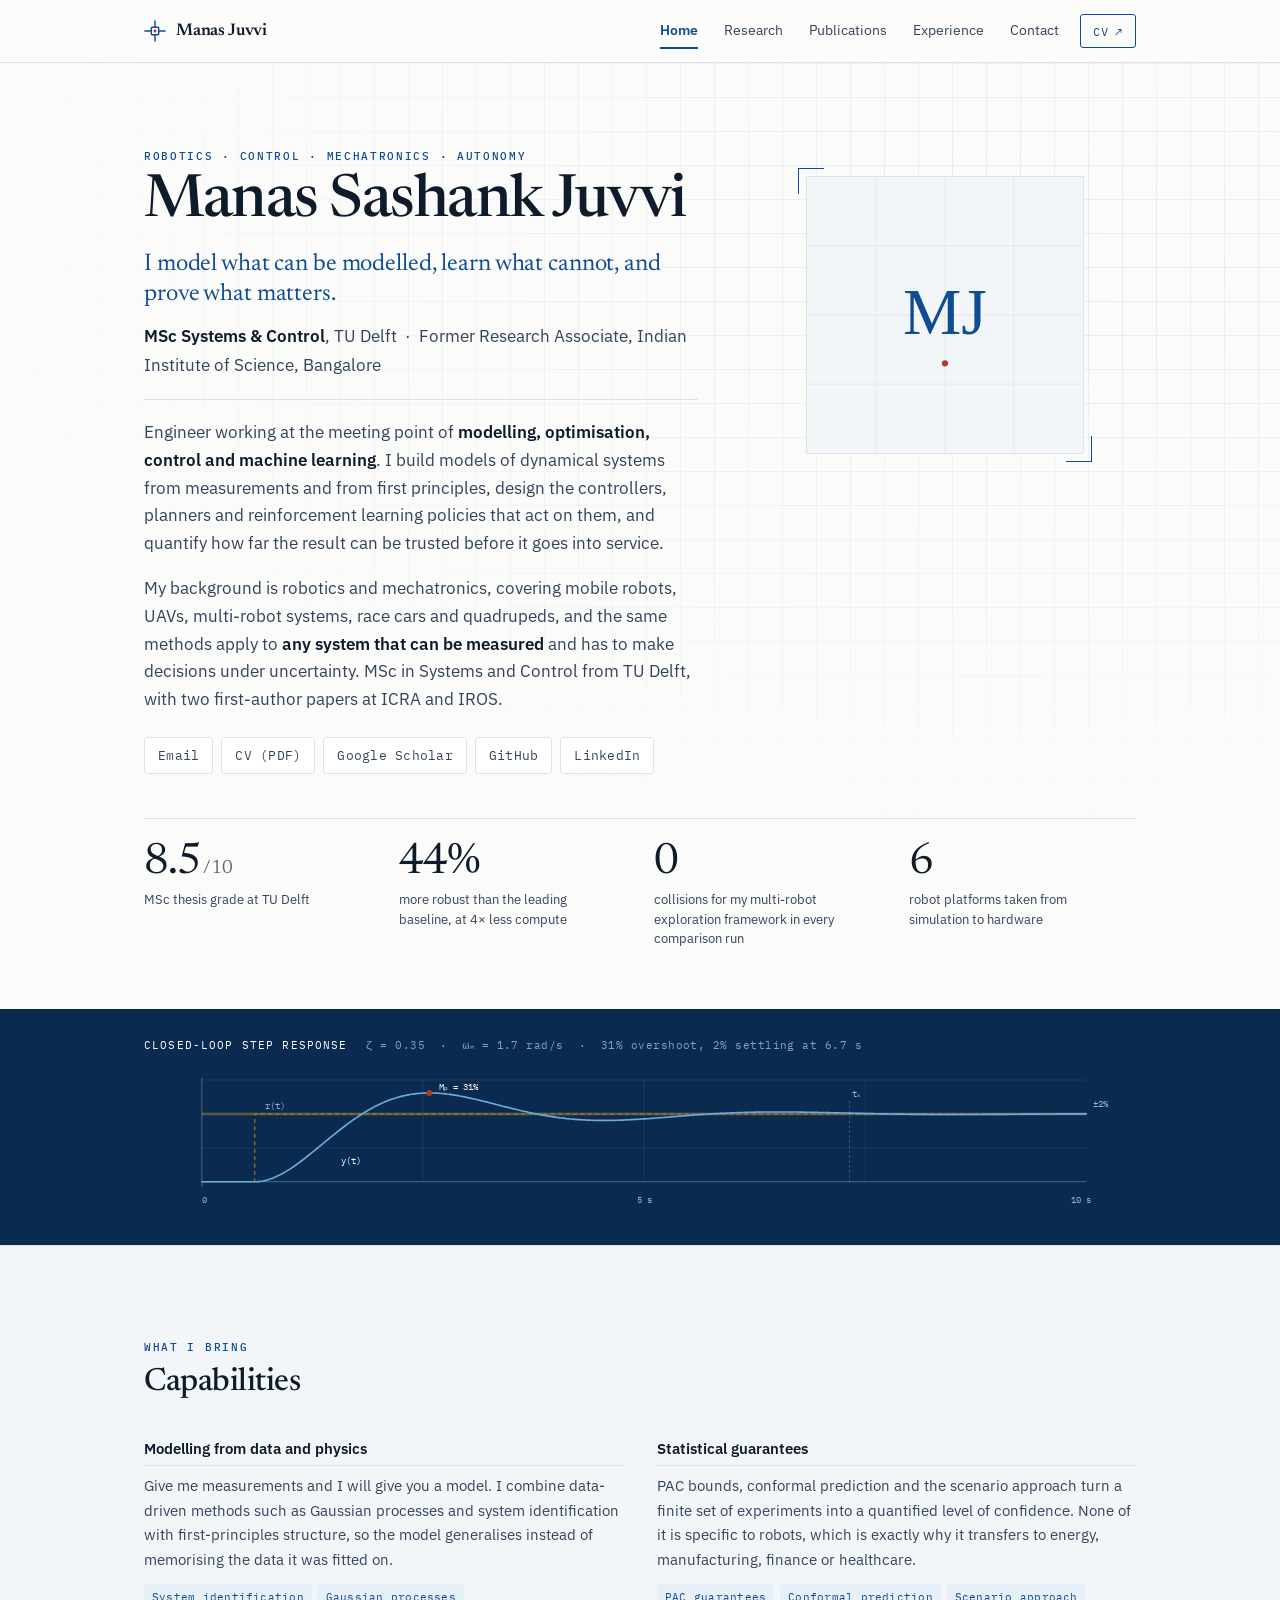
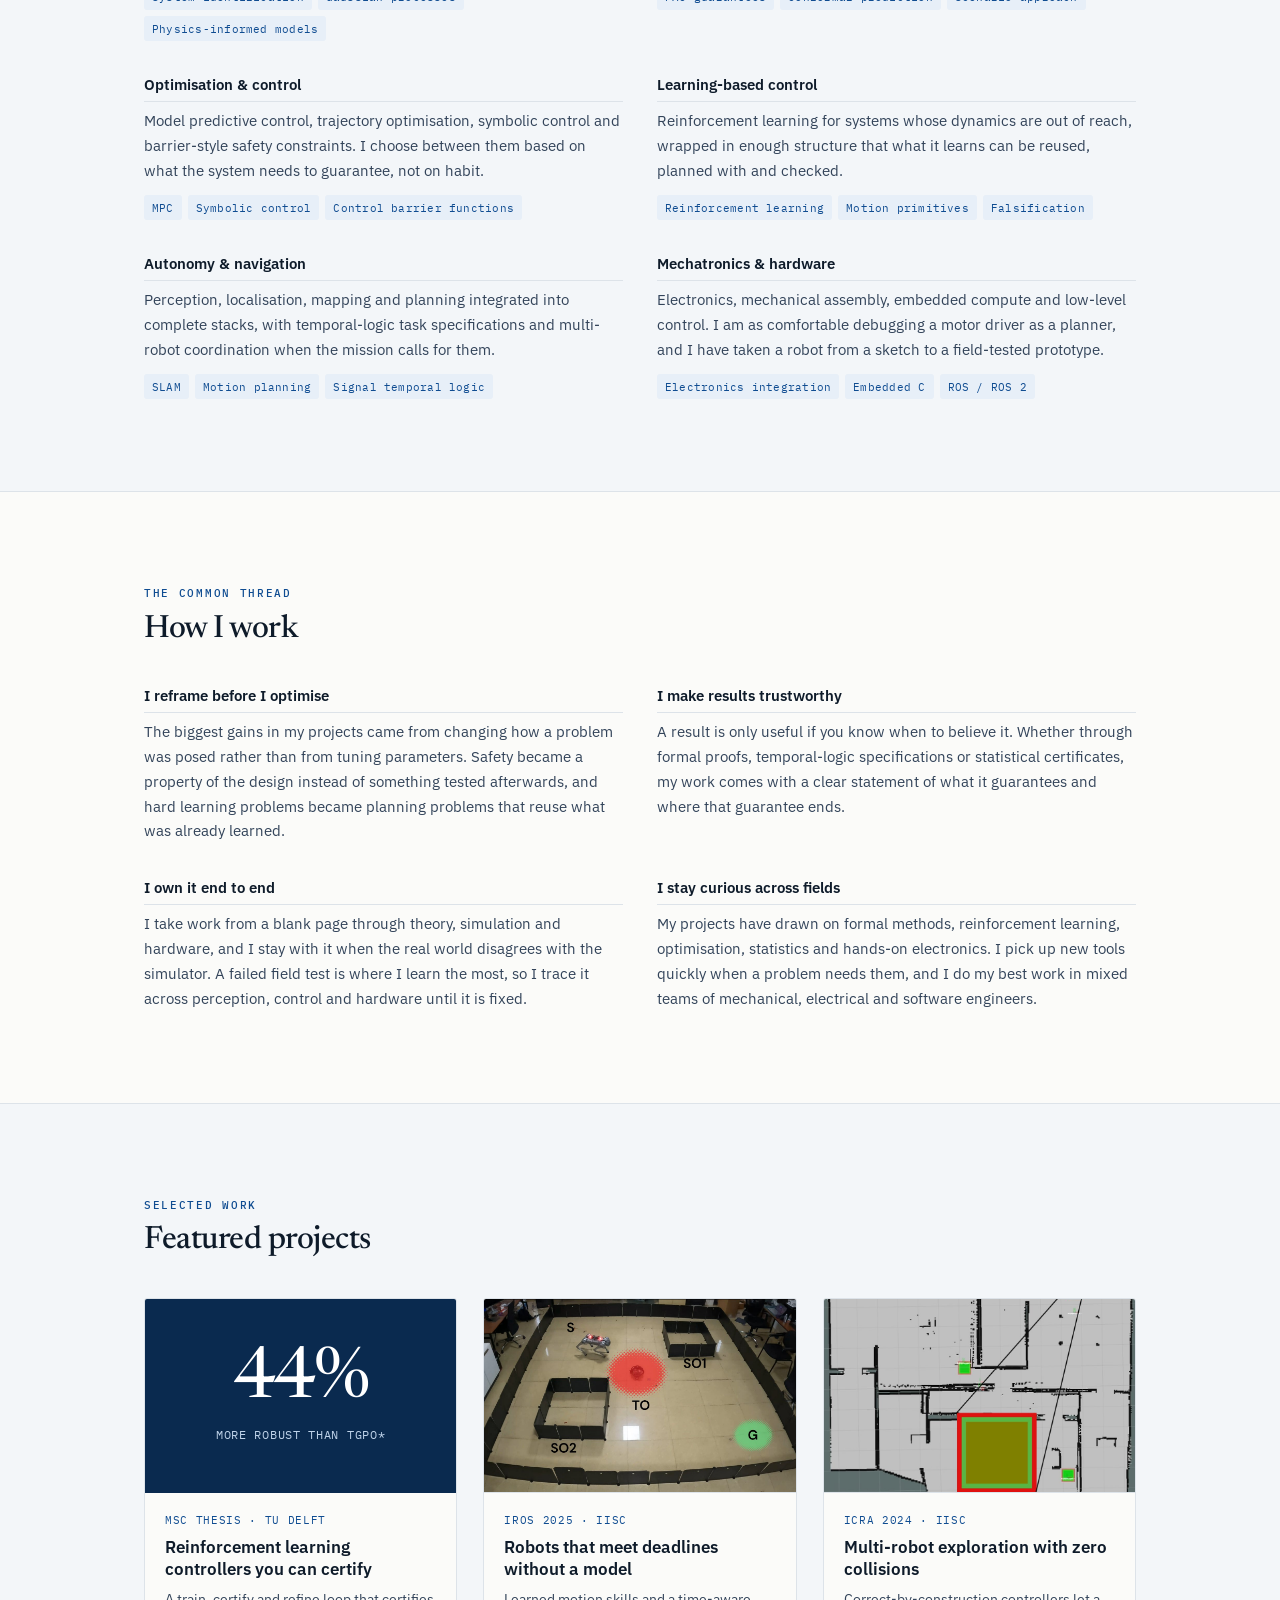
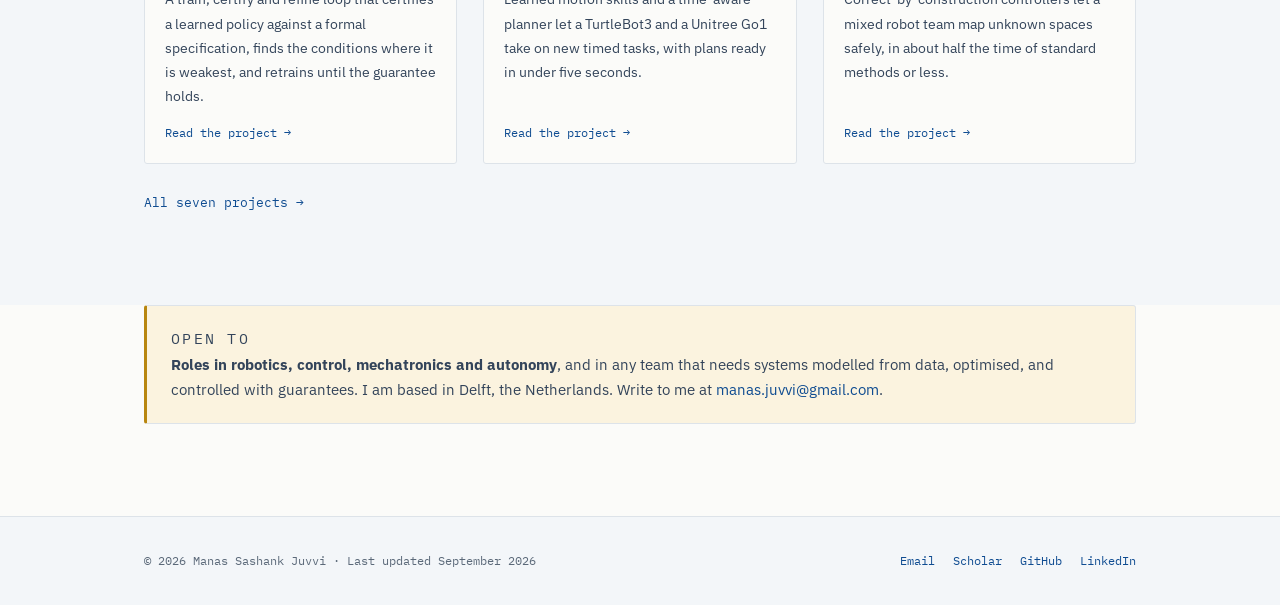
==== index.html @ da548c1e "Initial site" ====
<!DOCTYPE html>
<html lang="en">
<head>
<meta charset="utf-8">
<meta name="viewport" content="width=device-width, initial-scale=1">
<title>Manas Sashank Juvvi | Robotics, Control &amp; Mechatronics Engineer</title>
<meta name="description" content="Engineer working across modelling, optimisation, control and machine learning. Models of dynamical systems from measurements and first principles, controllers, planners and reinforcement learning policies, and guarantees on how far they can be trusted. MSc Systems and Control, TU Delft.">
<meta name="author" content="Manas Sashank Juvvi">
<meta property="og:title" content="Manas Sashank Juvvi | Robotics, Control &amp; Mechatronics Engineer">
<meta property="og:description" content="Engineer working across modelling, optimisation, control and machine learning. Models of dynamical systems from measurements and first principles, controllers, planners and reinforcement learning policies, and guarantees on how far they can be trusted. MSc Systems and Control, TU Delft.">
<meta property="og:type" content="website">
<link rel="icon" href="data:image/svg+xml,%3Csvg xmlns='http://www.w3.org/2000/svg' viewBox='0 0 24 24'%3E%3Crect x='8' y='8' width='8' height='8' rx='1' fill='none' stroke='%230F4C91' stroke-width='2'/%3E%3Cpath d='M1 12h7M16 12h7M12 1v7M12 16v7' stroke='%230F4C91' stroke-width='2'/%3E%3C/svg%3E">
<link rel="preconnect" href="https://fonts.googleapis.com">
<link rel="preconnect" href="https://fonts.gstatic.com" crossorigin>
<link href="https://fonts.googleapis.com/css2?family=IBM+Plex+Mono:wght@400;500&amp;family=IBM+Plex+Sans:wght@400;500;600&amp;family=Newsreader:ital,opsz,wght@0,6..72,400;0,6..72,500;0,6..72,600;1,6..72,400&amp;display=swap" rel="stylesheet">
<link rel="stylesheet" href="assets/css/style.css">
<script>document.documentElement.className+=" js";</script>
</head>
<body>
<a class="skip" href="#main">Skip to content</a>

<header class="masthead">
  <div class="wrap masthead__inner">
    <a class="wordmark" href="index.html"><svg class="wordmark__glyph" viewBox="0 0 24 24" fill="none" aria-hidden="true"><rect x="8" y="8" width="8" height="8" rx="1" stroke="#0F4C91" stroke-width="1.6"/><path d="M1 12h7M16 12h7M12 1v7M12 16v7" stroke="#0F4C91" stroke-width="1.6" stroke-linecap="round"/><circle cx="12" cy="12" r="1.6" fill="#AE3A2C"/></svg><span>Manas Juvvi</span></a>
    <button class="nav-toggle" type="button" aria-expanded="false" aria-controls="site-nav">Menu</button>
    <nav class="nav" id="site-nav" aria-label="Main">
      <a class="nav__link" href="index.html" aria-current="page">Home</a>
      <a class="nav__link" href="research.html">Research</a>
      <a class="nav__link" href="publications.html">Publications</a>
      <a class="nav__link" href="experience.html">Experience</a>
      <a class="nav__link" href="contact.html">Contact</a>
      <a class="nav__cv" href="assets/cv/cv.pdf">CV &#8599;</a>
    </nav>
  </div>
</header>

<main id="main">

<section class="hero">
  <div class="wrap hero__grid">
    <div>
      <p class="eyebrow rise">Robotics &middot; Control &middot; Mechatronics &middot; Autonomy</p>
      <h1 class="hero__name rise">Manas Sashank Juvvi</h1>
      <p class="hero__lead rise">I model what can be modelled, learn what cannot, and prove what matters.</p>
      <p class="hero__role rise">
        <strong>MSc Systems &amp; Control</strong>, TU Delft &nbsp;&middot;&nbsp;
        Former Research Associate, Indian Institute of Science, Bangalore
      </p>
      <div class="rise">
        <p class="hero__bio">
          Engineer working at the meeting point of <strong>modelling, optimisation, control and
          machine learning</strong>. I build models of dynamical systems from measurements and from
          first principles, design the controllers, planners and reinforcement learning policies
          that act on them, and quantify how far the result can be trusted before it goes into
          service.
        </p>
        <p class="hero__bio">
          My background is robotics and mechatronics, covering mobile robots, UAVs, multi-robot
          systems, race cars and quadrupeds, and the same methods apply to
          <strong>any system that can be measured</strong> and has to make decisions under
          uncertainty. MSc in Systems and Control from TU Delft, with two first-author papers at
          ICRA and IROS.
        </p>
        <div class="linkrow">
          <a class="linkrow__item" href="mailto:manas.juvvi@gmail.com">Email</a>
          <a class="linkrow__item" href="assets/cv/cv.pdf">CV (PDF)</a>
          <a class="linkrow__item" href="https://scholar.google.com/citations?user=y56RUBUAAAAJ">Google Scholar</a>
          <a class="linkrow__item" href="https://github.com/ManasSashank">GitHub</a>
          <a class="linkrow__item" href="https://www.linkedin.com/in/manas-sashank-juvvi-8aa644218">LinkedIn</a>
        </div>
      </div>
    </div>
    <figure class="portrait rise">
      <!-- Replace assets/img/portrait.svg with a square photo (about 800x800 px). -->
      <div class="portrait__frame"><img src="assets/img/portrait.svg" alt="Portrait of Manas Sashank Juvvi"></div>
    </figure>
  </div>
  <div class="wrap">
    <ul class="proof rise" aria-label="Highlights">
      <li class="proof__item"><span class="proof__num">8.5<small>/10</small></span><span class="proof__label">MSc thesis grade at TU Delft</span></li>
      <li class="proof__item"><span class="proof__num">44%</span><span class="proof__label">more robust than the leading baseline, at 4&times; less compute</span></li>
      <li class="proof__item"><span class="proof__num">0</span><span class="proof__label">collisions for my multi-robot exploration framework in every comparison run</span></li>
      <li class="proof__item"><span class="proof__num">6</span><span class="proof__label">robot platforms taken from simulation to hardware</span></li>
    </ul>
  </div>
</section>

<section class="plotband" aria-label="Closed-loop step response">
  <div class="wrap">
    <div class="plotband__head">
      <span class="plotband__title">Closed-loop step response</span>
      <span class="plotband__meta">&zeta; = 0.35 &nbsp;&middot;&nbsp; &omega;&#8345; = 1.7 rad/s &nbsp;&middot;&nbsp; 31% overshoot, 2% settling at 6.7 s</span>
    </div>
    <svg class="plotband__svg" viewBox="0 0 1200 190" role="img"
         aria-label="A second-order step response. The output overshoots its reference by about thirty percent, oscillates, and settles inside the two percent band after roughly seven seconds.">
      <g class="plot-grid">
        <line x1="70" y1="99" x2="1140" y2="99"/><line x1="70" y1="58" x2="1140" y2="58"/>
        <line x1="70" y1="17" x2="1140" y2="17"/>
        <line x1="337.5" y1="14" x2="337.5" y2="140"/><line x1="605" y1="14" x2="605" y2="140"/>
        <line x1="872.5" y1="14" x2="872.5" y2="140"/>
      </g>
      <rect class="plot-band" x="70" y="56.4" width="1070" height="3.3"/>
      <line class="plot-axis" x1="70" y1="14" x2="70" y2="146"/>
      <line class="plot-axis" x1="70" y1="140" x2="1140" y2="140"/>
      <path class="plot-ref" d="M 70 140 L 134 140 L 134 58 L 1140 58"/>
      <path class="plot-curve" d="M 70.0 140.0 L 134.2 140.0 L 134.2 140.0 L 136.1 140.0 L 138.1 139.8 L 140.0 139.7 L 141.9 139.4 L 143.9 139.1 L 145.8 138.7 L 147.7 138.2 L 149.7 137.7 L 151.6 137.1 L 153.5 136.4 L 155.5 135.7 L 157.4 134.9 L 159.3 134.1 L 161.3 133.2 L 163.2 132.3 L 165.1 131.3 L 167.1 130.3 L 169.0 129.2 L 171.0 128.1 L 172.9 126.9 L 174.8 125.7 L 176.8 124.5 L 178.7 123.2 L 180.6 121.9 L 182.6 120.6 L 184.5 119.2 L 186.4 117.8 L 188.4 116.4 L 190.3 114.9 L 192.2 113.4 L 194.2 112.0 L 196.1 110.4 L 198.0 108.9 L 200.0 107.4 L 201.9 105.8 L 203.8 104.3 L 205.8 102.7 L 207.7 101.1 L 209.6 99.5 L 211.6 97.9 L 213.5 96.3 L 215.4 94.7 L 217.4 93.1 L 219.3 91.5 L 221.2 89.9 L 223.2 88.3 L 225.1 86.7 L 227.0 85.2 L 229.0 83.6 L 230.9 82.0 L 232.8 80.5 L 234.8 78.9 L 236.7 77.4 L 238.6 75.9 L 240.6 74.4 L 242.5 72.9 L 244.5 71.4 L 246.4 70.0 L 248.3 68.6 L 250.3 67.2 L 252.2 65.8 L 254.1 64.4 L 256.1 63.1 L 258.0 61.8 L 259.9 60.5 L 261.9 59.2 L 263.8 58.0 L 265.7 56.8 L 267.7 55.6 L 269.6 54.4 L 271.5 53.3 L 273.5 52.2 L 275.4 51.1 L 277.3 50.1 L 279.3 49.1 L 281.2 48.1 L 283.1 47.1 L 285.1 46.2 L 287.0 45.3 L 288.9 44.5 L 290.9 43.6 L 292.8 42.8 L 294.7 42.1 L 296.7 41.3 L 298.6 40.6 L 300.5 39.9 L 302.5 39.3 L 304.4 38.7 L 306.3 38.1 L 308.3 37.5 L 310.2 37.0 L 312.1 36.5 L 314.1 36.1 L 316.0 35.7 L 318.0 35.3 L 319.9 34.9 L 321.8 34.5 L 323.8 34.2 L 325.7 34.0 L 327.6 33.7 L 329.6 33.5 L 331.5 33.3 L 333.4 33.1 L 335.4 33.0 L 337.3 32.9 L 339.2 32.8 L 341.2 32.7 L 343.1 32.7 L 345.0 32.6 L 347.0 32.7 L 348.9 32.7 L 350.8 32.7 L 352.8 32.8 L 354.7 32.9 L 356.6 33.0 L 358.6 33.2 L 360.5 33.3 L 362.4 33.5 L 364.4 33.7 L 366.3 33.9 L 368.2 34.2 L 370.2 34.4 L 372.1 34.7 L 374.0 35.0 L 376.0 35.3 L 377.9 35.6 L 379.8 35.9 L 381.8 36.3 L 383.7 36.6 L 385.7 37.0 L 387.6 37.4 L 389.5 37.8 L 391.5 38.2 L 393.4 38.6 L 395.3 39.0 L 397.3 39.5 L 399.2 39.9 L 401.1 40.3 L 403.1 40.8 L 405.0 41.3 L 406.9 41.7 L 408.9 42.2 L 410.8 42.7 L 412.7 43.1 L 414.7 43.6 L 416.6 44.1 L 418.5 44.6 L 420.5 45.1 L 422.4 45.6 L 424.3 46.1 L 426.3 46.6 L 428.2 47.1 L 430.1 47.6 L 432.1 48.1 L 434.0 48.6 L 435.9 49.1 L 437.9 49.5 L 439.8 50.0 L 441.7 50.5 L 443.7 51.0 L 445.6 51.5 L 447.5 51.9 L 449.5 52.4 L 451.4 52.9 L 453.3 53.3 L 455.3 53.8 L 457.2 54.2 L 459.2 54.7 L 461.1 55.1 L 463.0 55.5 L 465.0 56.0 L 466.9 56.4 L 468.8 56.8 L 470.8 57.2 L 472.7 57.6 L 474.6 58.0 L 476.6 58.3 L 478.5 58.7 L 480.4 59.1 L 482.4 59.4 L 484.3 59.7 L 486.2 60.1 L 488.2 60.4 L 490.1 60.7 L 492.0 61.0 L 494.0 61.3 L 495.9 61.6 L 497.8 61.9 L 499.8 62.2 L 501.7 62.4 L 503.6 62.7 L 505.6 62.9 L 507.5 63.1 L 509.4 63.3 L 511.4 63.6 L 513.3 63.8 L 515.2 63.9 L 517.2 64.1 L 519.1 64.3 L 521.0 64.5 L 523.0 64.6 L 524.9 64.8 L 526.8 64.9 L 528.8 65.0 L 530.7 65.1 L 532.7 65.2 L 534.6 65.3 L 536.5 65.4 L 538.5 65.5 L 540.4 65.6 L 542.3 65.6 L 544.3 65.7 L 546.2 65.7 L 548.1 65.8 L 550.1 65.8 L 552.0 65.8 L 553.9 65.8 L 555.9 65.8 L 557.8 65.8 L 559.7 65.8 L 561.7 65.8 L 563.6 65.8 L 565.5 65.8 L 567.5 65.7 L 569.4 65.7 L 571.3 65.6 L 573.3 65.6 L 575.2 65.5 L 577.1 65.4 L 579.1 65.4 L 581.0 65.3 L 582.9 65.2 L 584.9 65.1 L 586.8 65.0 L 588.7 64.9 L 590.7 64.8 L 592.6 64.7 L 594.5 64.6 L 596.5 64.5 L 598.4 64.4 L 600.3 64.3 L 602.3 64.1 L 604.2 64.0 L 606.2 63.9 L 608.1 63.8 L 610.0 63.6 L 612.0 63.5 L 613.9 63.3 L 615.8 63.2 L 617.8 63.1 L 619.7 62.9 L 621.6 62.8 L 623.6 62.6 L 625.5 62.5 L 627.4 62.3 L 629.4 62.2 L 631.3 62.0 L 633.2 61.9 L 635.2 61.7 L 637.1 61.6 L 639.0 61.4 L 641.0 61.2 L 642.9 61.1 L 644.8 60.9 L 646.8 60.8 L 648.7 60.6 L 650.6 60.5 L 652.6 60.3 L 654.5 60.2 L 656.4 60.0 L 658.4 59.9 L 660.3 59.7 L 662.2 59.6 L 664.2 59.5 L 666.1 59.3 L 668.0 59.2 L 670.0 59.0 L 671.9 58.9 L 673.9 58.8 L 675.8 58.6 L 677.7 58.5 L 679.7 58.4 L 681.6 58.3 L 683.5 58.1 L 685.5 58.0 L 687.4 57.9 L 689.3 57.8 L 691.3 57.7 L 693.2 57.6 L 695.1 57.5 L 697.1 57.4 L 699.0 57.3 L 700.9 57.2 L 702.9 57.1 L 704.8 57.0 L 706.7 56.9 L 708.7 56.8 L 710.6 56.7 L 712.5 56.6 L 714.5 56.6 L 716.4 56.5 L 718.3 56.4 L 720.3 56.4 L 722.2 56.3 L 724.1 56.2 L 726.1 56.2 L 728.0 56.1 L 729.9 56.1 L 731.9 56.0 L 733.8 56.0 L 735.7 55.9 L 737.7 55.9 L 739.6 55.8 L 741.5 55.8 L 743.5 55.8 L 745.4 55.7 L 747.4 55.7 L 749.3 55.7 L 751.2 55.7 L 753.2 55.6 L 755.1 55.6 L 757.0 55.6 L 759.0 55.6 L 760.9 55.6 L 762.8 55.6 L 764.8 55.6 L 766.7 55.6 L 768.6 55.6 L 770.6 55.6 L 772.5 55.6 L 774.4 55.6 L 776.4 55.6 L 778.3 55.6 L 780.2 55.6 L 782.2 55.6 L 784.1 55.7 L 786.0 55.7 L 788.0 55.7 L 789.9 55.7 L 791.8 55.7 L 793.8 55.8 L 795.7 55.8 L 797.6 55.8 L 799.6 55.9 L 801.5 55.9 L 803.4 55.9 L 805.4 55.9 L 807.3 56.0 L 809.2 56.0 L 811.2 56.1 L 813.1 56.1 L 815.0 56.1 L 817.0 56.2 L 818.9 56.2 L 820.9 56.3 L 822.8 56.3 L 824.7 56.3 L 826.7 56.4 L 828.6 56.4 L 830.5 56.5 L 832.5 56.5 L 834.4 56.6 L 836.3 56.6 L 838.3 56.7 L 840.2 56.7 L 842.1 56.8 L 844.1 56.8 L 846.0 56.8 L 847.9 56.9 L 849.9 56.9 L 851.8 57.0 L 853.7 57.0 L 855.7 57.1 L 857.6 57.1 L 859.5 57.2 L 861.5 57.2 L 863.4 57.3 L 865.3 57.3 L 867.3 57.4 L 869.2 57.4 L 871.1 57.5 L 873.1 57.5 L 875.0 57.5 L 876.9 57.6 L 878.9 57.6 L 880.8 57.7 L 882.7 57.7 L 884.7 57.8 L 886.6 57.8 L 888.5 57.8 L 890.5 57.9 L 892.4 57.9 L 894.4 57.9 L 896.3 58.0 L 898.2 58.0 L 900.2 58.1 L 902.1 58.1 L 904.0 58.1 L 906.0 58.2 L 907.9 58.2 L 909.8 58.2 L 911.8 58.3 L 913.7 58.3 L 915.6 58.3 L 917.6 58.3 L 919.5 58.4 L 921.4 58.4 L 923.4 58.4 L 925.3 58.4 L 927.2 58.5 L 929.2 58.5 L 931.1 58.5 L 933.0 58.5 L 935.0 58.5 L 936.9 58.6 L 938.8 58.6 L 940.8 58.6 L 942.7 58.6 L 944.6 58.6 L 946.6 58.6 L 948.5 58.7 L 950.4 58.7 L 952.4 58.7 L 954.3 58.7 L 956.2 58.7 L 958.2 58.7 L 960.1 58.7 L 962.1 58.7 L 964.0 58.7 L 965.9 58.7 L 967.9 58.7 L 969.8 58.7 L 971.7 58.7 L 973.7 58.7 L 975.6 58.7 L 977.5 58.7 L 979.5 58.7 L 981.4 58.7 L 983.3 58.7 L 985.3 58.7 L 987.2 58.7 L 989.1 58.7 L 991.1 58.7 L 993.0 58.7 L 994.9 58.7 L 996.9 58.7 L 998.8 58.7 L 1000.7 58.7 L 1002.7 58.7 L 1004.6 58.7 L 1006.5 58.7 L 1008.5 58.7 L 1010.4 58.7 L 1012.3 58.7 L 1014.3 58.6 L 1016.2 58.6 L 1018.1 58.6 L 1020.1 58.6 L 1022.0 58.6 L 1023.9 58.6 L 1025.9 58.6 L 1027.8 58.6 L 1029.7 58.6 L 1031.7 58.5 L 1033.6 58.5 L 1035.6 58.5 L 1037.5 58.5 L 1039.4 58.5 L 1041.4 58.5 L 1043.3 58.5 L 1045.2 58.4 L 1047.2 58.4 L 1049.1 58.4 L 1051.0 58.4 L 1053.0 58.4 L 1054.9 58.4 L 1056.8 58.4 L 1058.8 58.3 L 1060.7 58.3 L 1062.6 58.3 L 1064.6 58.3 L 1066.5 58.3 L 1068.4 58.3 L 1070.4 58.3 L 1072.3 58.2 L 1074.2 58.2 L 1076.2 58.2 L 1078.1 58.2 L 1080.0 58.2 L 1082.0 58.2 L 1083.9 58.2 L 1085.8 58.1 L 1087.8 58.1 L 1089.7 58.1 L 1091.6 58.1 L 1093.6 58.1 L 1095.5 58.1 L 1097.4 58.1 L 1099.4 58.1 L 1101.3 58.0 L 1103.2 58.0 L 1105.2 58.0 L 1107.1 58.0 L 1109.1 58.0 L 1111.0 58.0 L 1112.9 58.0 L 1114.9 58.0 L 1116.8 58.0 L 1118.7 57.9 L 1120.7 57.9 L 1122.6 57.9 L 1124.5 57.9 L 1126.5 57.9 L 1128.4 57.9 L 1130.3 57.9 L 1132.3 57.9 L 1134.2 57.9 L 1136.1 57.9 L 1138.1 57.9 L 1140.0 57.9"/>
      <g class="plot-fade">
        <g class="plot-detail">
          <line class="plot-marker" x1="853.5" y1="42" x2="853.5" y2="140"/>
          <circle class="plot-dot" cx="345" cy="32.6" r="3.5"/>
          <text class="plot-label plot-label--hi" x="357" y="29">M&#8346; = 31%</text>
          <text class="plot-label" x="857" y="38">t&#8347;</text>
          <text class="plot-label" x="1148" y="50">&plusmn;2%</text>
          <text class="plot-label" x="70" y="166">0</text>
          <text class="plot-label" x="596" y="166">5 s</text>
          <text class="plot-label" x="1122" y="166">10 s</text>
        </g>
        <text class="plot-label" x="146" y="52">r(t)</text>
        <text class="plot-label plot-label--hi" x="238" y="118">y(t)</text>
      </g>
    </svg>
  </div>
</section>

<section class="section section--tint">
  <div class="wrap">
    <div class="section__head rise">
      <p class="eyebrow">What I bring</p>
      <h2 class="section__title">Capabilities</h2>
    </div>
    <div class="cols cols--two rise">
      <div class="col">
        <h3 class="col__title">Modelling from data and physics</h3>
        <p class="col__body">Give me measurements and I will give you a model. I combine data-driven methods such as Gaussian processes and system identification with first-principles structure, so the model generalises instead of memorising the data it was fitted on.</p>
        <div class="taglist"><span class="tag">System identification</span><span class="tag">Gaussian processes</span><span class="tag">Physics-informed models</span></div>
      </div>
      <div class="col">
        <h3 class="col__title">Statistical guarantees</h3>
        <p class="col__body">PAC bounds, conformal prediction and the scenario approach turn a finite set of experiments into a quantified level of confidence. None of it is specific to robots, which is exactly why it transfers to energy, manufacturing, finance or healthcare.</p>
        <div class="taglist"><span class="tag">PAC guarantees</span><span class="tag">Conformal prediction</span><span class="tag">Scenario approach</span></div>
      </div>
      <div class="col">
        <h3 class="col__title">Optimisation &amp; control</h3>
        <p class="col__body">Model predictive control, trajectory optimisation, symbolic control and barrier-style safety constraints. I choose between them based on what the system needs to guarantee, not on habit.</p>
        <div class="taglist"><span class="tag">MPC</span><span class="tag">Symbolic control</span><span class="tag">Control barrier functions</span></div>
      </div>
      <div class="col">
        <h3 class="col__title">Learning-based control</h3>
        <p class="col__body">Reinforcement learning for systems whose dynamics are out of reach, wrapped in enough structure that what it learns can be reused, planned with and checked.</p>
        <div class="taglist"><span class="tag">Reinforcement learning</span><span class="tag">Motion primitives</span><span class="tag">Falsification</span></div>
      </div>
      <div class="col">
        <h3 class="col__title">Autonomy &amp; navigation</h3>
        <p class="col__body">Perception, localisation, mapping and planning integrated into complete stacks, with temporal-logic task specifications and multi-robot coordination when the mission calls for them.</p>
        <div class="taglist"><span class="tag">SLAM</span><span class="tag">Motion planning</span><span class="tag">Signal temporal logic</span></div>
      </div>
      <div class="col">
        <h3 class="col__title">Mechatronics &amp; hardware</h3>
        <p class="col__body">Electronics, mechanical assembly, embedded compute and low-level control. I am as comfortable debugging a motor driver as a planner, and I have taken a robot from a sketch to a field-tested prototype.</p>
        <div class="taglist"><span class="tag">Electronics integration</span><span class="tag">Embedded C</span><span class="tag">ROS / ROS&nbsp;2</span></div>
      </div>
    </div>
  </div>
</section>

<section class="section">
  <div class="wrap">
    <div class="section__head rise">
      <p class="eyebrow">The common thread</p>
      <h2 class="section__title">How I work</h2>
    </div>
    <div class="cols cols--two rise">
      <div class="col">
        <h3 class="col__title">I reframe before I optimise</h3>
        <p class="col__body">The biggest gains in my projects came from changing how a problem was posed rather than from tuning parameters. Safety became a property of the design instead of something tested afterwards, and hard learning problems became planning problems that reuse what was already learned.</p>
      </div>
      <div class="col">
        <h3 class="col__title">I make results trustworthy</h3>
        <p class="col__body">A result is only useful if you know when to believe it. Whether through formal proofs, temporal-logic specifications or statistical certificates, my work comes with a clear statement of what it guarantees and where that guarantee ends.</p>
      </div>
      <div class="col">
        <h3 class="col__title">I own it end to end</h3>
        <p class="col__body">I take work from a blank page through theory, simulation and hardware, and I stay with it when the real world disagrees with the simulator. A failed field test is where I learn the most, so I trace it across perception, control and hardware until it is fixed.</p>
      </div>
      <div class="col">
        <h3 class="col__title">I stay curious across fields</h3>
        <p class="col__body">My projects have drawn on formal methods, reinforcement learning, optimisation, statistics and hands-on electronics. I pick up new tools quickly when a problem needs them, and I do my best work in mixed teams of mechanical, electrical and software engineers.</p>
      </div>
    </div>
  </div>
</section>

<section class="section section--tint">
  <div class="wrap">
    <div class="section__head rise">
      <p class="eyebrow">Selected work</p>
      <h2 class="section__title">Featured projects</h2>
    </div>
    <div class="features">
      <a class="feature rise" href="research.html#thesis">
        <div class="feature__media feature__media--stat"><span class="feature__num">44%</span><span class="feature__numlabel">more robust than TGPO*</span></div>
        <div class="feature__body">
          <p class="feature__tag">MSc thesis &middot; TU Delft</p>
          <h3 class="feature__title">Reinforcement learning controllers you can certify</h3>
          <p class="feature__hook">A train, certify and refine loop that certifies a learned policy against a formal specification, finds the conditions where it is weakest, and retrains until the guarantee holds.</p>
          <span class="feature__more">Read the project &rarr;</span>
        </div>
      </a>
      <a class="feature rise" href="research.html#stl-planning">
        <div class="feature__media"><img src="assets/img/projects/stl-quadruped-arena.jpg" alt="Unitree Go1 quadruped in a test arena with static obstacles, a timed obstacle and a goal region" loading="lazy" decoding="async"></div>
        <div class="feature__body">
          <p class="feature__tag">IROS 2025 &middot; IISc</p>
          <h3 class="feature__title">Robots that meet deadlines without a model</h3>
          <p class="feature__hook">Learned motion skills and a time-aware planner let a TurtleBot3 and a Unitree Go1 take on new timed tasks, with plans ready in under five seconds.</p>
          <span class="feature__more">Read the project &rarr;</span>
        </div>
      </a>
      <a class="feature rise" href="research.html#multi-robot">
        <div class="feature__media"><img src="assets/img/projects/mre-safe-targets.jpg" alt="Occupancy map during exploration showing a target window inside a safety window near the frontier" loading="lazy" decoding="async"></div>
        <div class="feature__body">
          <p class="feature__tag">ICRA 2024 &middot; IISc</p>
          <h3 class="feature__title">Multi-robot exploration with zero collisions</h3>
          <p class="feature__hook">Correct-by-construction controllers let a mixed robot team map unknown spaces safely, in about half the time of standard methods or less.</p>
          <span class="feature__more">Read the project &rarr;</span>
        </div>
      </a>
    </div>
    <div class="section__more"><a href="research.html">All seven projects &rarr;</a></div>
  </div>
</section>

<section class="section section--tight">
  <div class="wrap">
    <div class="callout rise">
      <p class="callout__label">Open to</p>
      <p>
        <strong>Roles in robotics, control, mechatronics and autonomy</strong>, and in any team that
        needs systems modelled from data, optimised, and controlled with guarantees. I am based in
        Delft, the Netherlands. Write to me at <a href="mailto:manas.juvvi@gmail.com">manas.juvvi@gmail.com</a>.
      </p>
    </div>
  </div>
</section>

</main>

<footer class="footer">
  <div class="wrap footer__inner">
    <p class="footer__note">&copy; 2026 Manas Sashank Juvvi &middot; Last updated September 2026</p>
    <div class="footer__links">
      <a href="mailto:manas.juvvi@gmail.com">Email</a>
      <a href="https://scholar.google.com/citations?user=y56RUBUAAAAJ">Scholar</a>
      <a href="https://github.com/ManasSashank">GitHub</a>
      <a href="https://www.linkedin.com/in/manas-sashank-juvvi-8aa644218">LinkedIn</a>
    </div>
  </div>
</footer>

<script src="assets/js/main.js" defer></script>
</body>
</html>
---- assets/css/style.css ----
/* ==========================================================================
   Portfolio of Manas Sashank Juvvi · robotics, control & mechatronics
   --------------------------------------------------------------------------
   Palette   ink #0E1B2A · blue #0F4C91 · navy #0A2A4F
             red #AE3A2C · amber #B8860F · paper #FBFBF9
   Type      Newsreader (display) · IBM Plex Sans (body) · IBM Plex Mono (data)
   ========================================================================== */

:root {
  /* colour */
  --paper:      #FBFBF9;
  --surface:    #F3F6F9;
  --ink:        #0E1B2A;
  --ink-2:      #33445A;
  --muted:      #5B6979;
  --rule:       #DDE3E9;
  --blue:       #0F4C91;
  --blue-hover: #0B3A70;
  --navy:       #0A2A4F;
  --blue-tint:  #E7EFF8;
  --red:        #AE3A2C;
  --amber:      #B8860F;
  --amber-tint: #FBF3DF;

  /* type */
  --display: "Newsreader", Georgia, "Times New Roman", serif;
  --body:    "IBM Plex Sans", -apple-system, BlinkMacSystemFont, "Segoe UI", sans-serif;
  --mono:    "IBM Plex Mono", ui-monospace, "SF Mono", Menlo, monospace;

  /* metrics */
  --wrap:  1080px;
  --gutter: clamp(20px, 5vw, 44px);
  --sp:    clamp(56px, 8vw, 92px);
  --radius: 3px;
}

/* --- reset ---------------------------------------------------------------- */
*, *::before, *::after { box-sizing: border-box; }
html { -webkit-text-size-adjust: 100%; scroll-behavior: smooth; }
body {
  margin: 0;
  background: var(--paper);
  color: var(--ink);
  font-family: var(--body);
  font-size: 16.5px;
  line-height: 1.68;
  -webkit-font-smoothing: antialiased;
  text-rendering: optimizeLegibility;
  overflow-wrap: break-word;
}
img, svg { max-width: 100%; display: block; }
a { color: var(--blue); text-decoration: none; }
a:hover { color: var(--blue-hover); text-decoration: underline; text-underline-offset: 3px; }
:focus-visible { outline: 2px solid var(--blue); outline-offset: 3px; border-radius: 2px; }
h1, h2, h3, h4 { margin: 0; font-weight: 500; line-height: 1.2; }
p { margin: 0 0 1.05em; }
ul { margin: 0; padding: 0; list-style: none; }

/* --- helpers -------------------------------------------------------------- */
.wrap { width: 100%; max-width: var(--wrap); margin-inline: auto; padding-inline: var(--gutter); }
.skip {
  position: absolute; left: -9999px; top: 0; z-index: 100;
  background: var(--navy); color: #fff; padding: 10px 16px; font-size: .85rem;
}
.skip:focus { left: 8px; top: 8px; }

.eyebrow {
  font-family: var(--mono); font-size: .705rem; font-weight: 500;
  letter-spacing: .15em; text-transform: uppercase; color: var(--blue);
  margin: 0 0 .55em;
}
.mono { font-family: var(--mono); }

/* --- masthead ------------------------------------------------------------- */
.masthead {
  position: sticky; top: 0; z-index: 40;
  background: rgba(251,251,249,.93);
  backdrop-filter: saturate(150%) blur(8px);
  border-bottom: 1px solid var(--rule);
}
.masthead__inner {
  display: flex; align-items: center; justify-content: space-between;
  gap: 20px; min-height: 62px;
}
.wordmark {
  display: flex; align-items: center; gap: 10px;
  font-family: var(--display); font-size: 1.06rem; font-weight: 600;
  letter-spacing: -.01em; color: var(--ink); text-decoration: none;
}
.wordmark:hover { color: var(--blue); text-decoration: none; }
.wordmark__glyph { width: 22px; height: 22px; flex: none; }

.nav { display: flex; align-items: center; gap: 4px; }
.nav__link {
  font-size: .875rem; color: var(--ink-2); padding: 7px 11px;
  border-radius: var(--radius); position: relative;
}
.nav__link:hover { color: var(--blue); background: var(--blue-tint); text-decoration: none; }
.nav__link[aria-current="page"] { color: var(--blue); font-weight: 600; }
.nav__link[aria-current="page"]::after {
  content: ""; position: absolute; left: 11px; right: 11px; bottom: 1px;
  height: 2px; background: var(--blue);
}
.nav__cv {
  margin-left: 6px; font-family: var(--mono); font-size: .77rem; letter-spacing: .04em;
  border: 1px solid var(--blue); color: var(--blue); padding: 6px 12px; border-radius: var(--radius);
}
.nav__cv:hover { background: var(--blue); color: #fff; text-decoration: none; }

.nav-toggle {
  display: none; background: none; border: 1px solid var(--rule); border-radius: var(--radius);
  padding: 8px 11px; cursor: pointer; font-family: var(--mono); font-size: .78rem; color: var(--ink);
}

/* --- hero ----------------------------------------------------------------- */
.hero { position: relative; overflow: hidden; padding: clamp(48px, 7vw, 84px) 0 clamp(40px, 5vw, 60px); }
.hero::before {
  content: ""; position: absolute; inset: 0; pointer-events: none;
  background-image:
    linear-gradient(to right, rgba(15,76,145,.085) 1px, transparent 1px),
    linear-gradient(to bottom, rgba(15,76,145,.085) 1px, transparent 1px);
  background-size: 34px 34px;
  -webkit-mask-image: radial-gradient(120% 90% at 78% 22%, #000 0%, transparent 72%);
          mask-image: radial-gradient(120% 90% at 78% 22%, #000 0%, transparent 72%);
}
.hero__grid {
  position: relative; display: grid; gap: clamp(32px, 5vw, 56px);
  grid-template-columns: minmax(0, 1.45fr) minmax(0, 1fr); align-items: start;
}
.hero__name {
  font-family: var(--display); font-weight: 500;
  font-size: clamp(2.5rem, 6vw, 3.7rem); letter-spacing: -.025em; line-height: 1.02;
  margin: 0 0 .28em;
}
.hero__role {
  font-size: 1.06rem; color: var(--ink-2); margin: 0 0 1.15em;
  padding-bottom: 1.15em; border-bottom: 1px solid var(--rule);
}
.hero__role strong { font-weight: 600; color: var(--ink); }
.hero__bio { color: var(--ink-2); max-width: 58ch; }
.hero__bio strong { color: var(--ink); font-weight: 600; }

.linkrow { display: flex; flex-wrap: wrap; gap: 8px; margin-top: 1.4em; }
.linkrow__item {
  font-family: var(--mono); font-size: .79rem; letter-spacing: .02em;
  border: 1px solid var(--rule); background: #fff; color: var(--ink-2);
  padding: 7px 13px; border-radius: var(--radius); transition: border-color .15s, color .15s;
}
.linkrow__item:hover { border-color: var(--blue); color: var(--blue); text-decoration: none; }

/* portrait: drawn like a dimensioned engineering view */
.portrait { position: relative; padding: 12px; }
.portrait__frame { position: relative; border: 1px solid var(--rule); background: #fff; }
.portrait__frame img { width: 100%; aspect-ratio: 1 / 1; object-fit: cover; }
.portrait::before, .portrait::after {
  content: ""; position: absolute; width: 26px; height: 26px; border: 1.5px solid var(--blue);
}
.portrait::before { top: 4px; left: 4px; border-right: 0; border-bottom: 0; }
.portrait::after  { bottom: 4px; right: 4px; border-left: 0; border-top: 0; }
.portrait__caption {
  font-family: var(--mono); font-size: .715rem; color: var(--muted);
  margin-top: 10px; letter-spacing: .02em;
}

/* --- signature: closed-loop step response band ---------------------------- */
.plotband { background: var(--navy); color: #DCE7F3; padding: 26px 0 22px; }
.plotband__head {
  display: flex; flex-wrap: wrap; align-items: baseline; gap: 8px 18px; margin-bottom: 12px;
  font-family: var(--mono); font-size: .715rem; letter-spacing: .1em; text-transform: uppercase;
}
.plotband__title { color: #fff; }
.plotband__meta { color: #7FA3C9; text-transform: none; letter-spacing: .04em; }
.plotband__svg { width: 100%; height: auto; }
.plot-grid  { stroke: rgba(255,255,255,.09); stroke-width: 1; }
.plot-axis  { stroke: rgba(255,255,255,.35); stroke-width: 1; }
.plot-band  { fill: rgba(214,163,42,.35); }
.plot-ref   { fill: none; stroke: var(--amber); stroke-width: 1.25; stroke-dasharray: 5 4; }
.plot-curve { fill: none; stroke: #6FA8DC; stroke-width: 2; stroke-linecap: round; stroke-linejoin: round; }
.plot-marker{ stroke: rgba(255,255,255,.28); stroke-width: 1; stroke-dasharray: 3 3; }
.plot-dot   { fill: var(--red); }
.plot-label { font-family: var(--mono); font-size: 11px; fill: #93B4D6; }
.plot-label--hi { fill: #fff; }

/* --- sections ------------------------------------------------------------- */
.section { padding: var(--sp) 0; border-top: 1px solid var(--rule); }
.section--flush { border-top: 0; }
.section--tint { background: var(--surface); }
.section--tight { padding-top: 0; border-top: 0; }
.section__head { margin-bottom: clamp(26px, 3.5vw, 38px); }
.section__title {
  font-family: var(--display); font-size: clamp(1.55rem, 3vw, 2rem);
  letter-spacing: -.015em; margin: 0;
}
.section__note { color: var(--muted); font-size: .93rem; margin: .5em 0 0; max-width: 62ch; }
.section__more { margin-top: 28px; font-family: var(--mono); font-size: .8rem; }

.page-head { padding: clamp(44px, 6vw, 68px) 0 clamp(26px, 3.5vw, 38px); }
.page-head__title {
  font-family: var(--display); font-size: clamp(2.1rem, 4.6vw, 2.9rem);
  letter-spacing: -.02em; margin: 0 0 .3em;
}
.page-head__lede { color: var(--ink-2); max-width: 64ch; margin: 0; }

/* --- news ----------------------------------------------------------------- */
.news { display: grid; gap: 0; }
.news__item {
  display: grid; grid-template-columns: 108px minmax(0, 1fr); gap: 18px;
  padding: 13px 0; border-bottom: 1px solid var(--rule); align-items: baseline;
}
.news__item:first-child { border-top: 1px solid var(--rule); }
.news__date { font-family: var(--mono); font-size: .765rem; color: var(--blue); letter-spacing: .02em; }
.news__text { margin: 0; font-size: .95rem; color: var(--ink-2); }
.news__text strong { color: var(--ink); font-weight: 600; }

/* --- availability callout ------------------------------------------------- */
.callout {
  border: 1px solid var(--rule); border-left: 3px solid var(--amber);
  background: var(--amber-tint); padding: 20px 24px; border-radius: var(--radius);
}
.callout__label {
  font-family: var(--mono); font-size: .705rem; letter-spacing: .15em;
  text-transform: uppercase; color: #7A5A08; margin: 0 0 .5em;
}
.callout p { margin: 0; font-size: .95rem; color: var(--ink-2); }
.callout + .callout { margin-top: 20px; }
.callout--blue { border-left-color: var(--blue); background: var(--blue-tint); }
.callout--blue .callout__label { color: var(--blue); }
.pub__authors sup { font-size: .7em; line-height: 0; }

/* --- interest / skill columns --------------------------------------------- */
.cols { display: grid; gap: clamp(24px, 3vw, 34px); grid-template-columns: repeat(auto-fit, minmax(min(230px, 100%), 1fr)); }
.cols--two { grid-template-columns: repeat(auto-fit, minmax(min(330px, 100%), 1fr)); }
.col__title {
  font-size: .95rem; font-weight: 600; margin: 0 0 .5em;
  padding-bottom: .5em; border-bottom: 1px solid var(--rule);
}
.col__title .col__idx { font-family: var(--mono); color: var(--blue); font-weight: 500; margin-right: .55em; }
.col__body { font-size: .92rem; color: var(--ink-2); margin: 0; }
.taglist { display: flex; flex-wrap: wrap; gap: 6px; margin-top: .7em; }
.tag {
  font-family: var(--mono); font-size: .715rem; letter-spacing: .02em;
  background: var(--blue-tint); color: var(--blue); padding: 3px 8px; border-radius: var(--radius);
}
.tag--muted { background: var(--surface); color: var(--muted); }

/* --- project entries ------------------------------------------------------
   Images are optional. A project can carry none, one, or many:

     none   omit the .project__media block entirely. The text takes the
            full width on its own
     one    one <figure class="shot"> inside .project__media. It sits in a
            column beside the text on desktop, above it on mobile
     a few  more <figure class="shot"> elements. They stack in that column
     many   add .project--gallery to the <article> and put .project__media
            after the text. The images then run full width in a grid that
            reflows from four across down to one

   Browsers without :has() support fall back to the stacked layout, which is
   the same thing every narrow screen gets, so nothing breaks.
   -------------------------------------------------------------------------- */
.projects { display: grid; gap: clamp(34px, 4.5vw, 52px); }
.project {
  display: grid; grid-template-columns: minmax(0, 1fr);
  gap: clamp(20px, 3vw, 32px); align-items: start;
}
.project:has(.project__media) { grid-template-columns: minmax(0, 330px) minmax(0, 1fr); }
.project.project--gallery { grid-template-columns: minmax(0, 1fr); }

.project__media { display: grid; gap: 12px; grid-template-columns: minmax(0, 1fr); }
.project--gallery .project__media {
  gap: clamp(10px, 1.4vw, 16px); margin-top: 6px;
  grid-template-columns: repeat(auto-fit, minmax(min(230px, 100%), 1fr));
}

/* A figure: bordered, letterboxed rather than cropped, so plots stay whole. */
.shot { margin: 0; }
.shot img {
  width: 100%; height: auto; aspect-ratio: 16 / 10; object-fit: contain;
  background: #fff; border: 1px solid var(--rule); display: block;
}
.shot--crop img { object-fit: cover; }
.shot--tall img { aspect-ratio: 3 / 4; }
.shot--wide img { aspect-ratio: 21 / 9; }
.shot--free img { aspect-ratio: auto; }
.shot figcaption {
  font-family: var(--mono); font-size: .7rem; line-height: 1.45; color: var(--muted);
  margin-top: 7px; letter-spacing: .01em;
}
.shot--zoom img { cursor: zoom-in; transition: border-color .15s; }
.shot--zoom img:hover, .shot--zoom img:focus-visible { border-color: var(--blue); }

/* --- lightbox (added by main.js only when figures are present) ------------- */
.lightbox {
  position: fixed; inset: 0; z-index: 90; background: rgba(10, 42, 79, .95);
  display: grid; place-items: center; align-content: center;
  padding: clamp(44px, 6vw, 64px) clamp(14px, 4vw, 48px);
}
.lightbox[hidden] { display: none; }
.lightbox__img { max-width: 100%; max-height: 78vh; object-fit: contain; background: #fff; }
.lightbox__cap {
  font-family: var(--mono); font-size: .76rem; color: #A8C4DF;
  margin: 16px auto 0; text-align: center; max-width: 68ch; line-height: 1.5;
}
.lightbox__close {
  position: absolute; top: 14px; right: 14px; cursor: pointer;
  font-family: var(--mono); font-size: .76rem; letter-spacing: .04em;
  background: transparent; color: #DCE7F3; border: 1px solid rgba(255,255,255,.35);
  border-radius: var(--radius); padding: 8px 14px;
}
.lightbox__close:hover { background: rgba(255,255,255,.12); }
.project__text { max-width: 76ch; }
.project__title { font-size: 1.16rem; font-weight: 600; margin: 0 0 .25em; letter-spacing: -.005em; }
.project__meta { font-family: var(--mono); font-size: .745rem; color: var(--muted); margin: 0 0 .8em; letter-spacing: .02em; }
.project__body { font-size: .945rem; color: var(--ink-2); margin: 0 0 .9em; }
.project__body ul { margin: .6em 0 0; padding-left: 1.1em; list-style: disc; }
.project__body li { margin-bottom: .3em; }
.linkset { display: flex; flex-wrap: wrap; gap: 14px; font-family: var(--mono); font-size: .775rem; }
.linkset a { border-bottom: 1px solid var(--blue-tint); }
.linkset a:hover { text-decoration: none; border-bottom-color: var(--blue); }

/* --- publications --------------------------------------------------------- */
.pubgroup { margin-bottom: clamp(34px, 4vw, 46px); }
.pubgroup__year {
  font-family: var(--mono); font-size: .78rem; letter-spacing: .12em; color: var(--ink);
  padding-bottom: 8px; border-bottom: 2px solid var(--ink); margin: 0 0 4px;
}
.pub {
  display: grid; grid-template-columns: minmax(0, 1fr); gap: 22px;
  padding: 22px 0; border-bottom: 1px solid var(--rule);
}
/* Drop the .pub__thumb block for a paper with no teaser figure. */
.pub:has(.pub__thumb) { grid-template-columns: 152px minmax(0, 1fr); }
.pub__thumb img {
  width: 100%; height: auto; aspect-ratio: 16 / 10; object-fit: contain;
  background: #fff; border: 1px solid var(--rule); display: block;
}
.pub__title { font-size: 1.02rem; font-weight: 600; margin: 0 0 .3em; line-height: 1.35; }
.pub__authors { font-size: .9rem; color: var(--ink-2); margin: 0 0 .35em; }
.pub__authors .me { color: var(--ink); font-weight: 600; }
.pub__venue { font-family: var(--mono); font-size: .77rem; color: var(--muted); margin: 0 0 .7em; }
.badge {
  font-family: var(--body); font-size: .69rem; font-weight: 600; letter-spacing: .06em;
  text-transform: uppercase; padding: 2px 7px; border-radius: 2px; vertical-align: 1px;
  margin-left: 8px;
}
.badge--award  { background: var(--amber-tint); color: #7A5A08; border: 1px solid #E6D3A0; }
.badge--review { background: var(--surface); color: var(--muted); border: 1px solid var(--rule); }
.badge--oral   { background: var(--blue-tint); color: var(--blue); border: 1px solid #C6DAF0; }

/* --- timeline ------------------------------------------------------------- */
.timeline { position: relative; padding-left: 26px; }
.timeline::before {
  content: ""; position: absolute; left: 4px; top: 8px; bottom: 8px; width: 1px; background: var(--rule);
}
.tl { position: relative; padding-bottom: clamp(28px, 3.5vw, 38px); }
.tl:last-child { padding-bottom: 0; }
.tl::before {
  content: ""; position: absolute; left: -26px; top: 8px; width: 9px; height: 9px;
  border-radius: 50%; background: var(--paper); border: 2px solid var(--blue);
}
.tl--current::before { background: var(--red); border-color: var(--red); }
.tl__date { font-family: var(--mono); font-size: .755rem; color: var(--blue); letter-spacing: .02em; margin: 0 0 .3em; }
.tl__role { font-size: 1.05rem; font-weight: 600; margin: 0 0 .1em; }
.tl__org { font-size: .93rem; color: var(--muted); margin: 0 0 .7em; }
.tl__list { padding-left: 1.1em; list-style: disc; font-size: .93rem; color: var(--ink-2); }
.tl__list li { margin-bottom: .35em; }

/* --- contact -------------------------------------------------------------- */
.contact-grid { display: grid; gap: clamp(28px, 4vw, 48px); grid-template-columns: minmax(0, 1fr) minmax(0, 1fr); }
.deflist { border-top: 1px solid var(--rule); }
.deflist__row { display: grid; grid-template-columns: 106px minmax(0, 1fr); gap: 16px; padding: 12px 0; border-bottom: 1px solid var(--rule); }
.deflist__key { font-family: var(--mono); font-size: .745rem; letter-spacing: .06em; text-transform: uppercase; color: var(--muted); padding-top: 2px; }
.deflist__val { font-size: .945rem; margin: 0; }

/* --- footer --------------------------------------------------------------- */
.footer { border-top: 1px solid var(--rule); background: var(--surface); padding: 34px 0; }
.footer__inner { display: flex; flex-wrap: wrap; gap: 14px 28px; justify-content: space-between; align-items: center; }
.footer__note { font-family: var(--mono); font-size: .735rem; color: var(--muted); margin: 0; }
.footer__links { display: flex; flex-wrap: wrap; gap: 18px; font-family: var(--mono); font-size: .755rem; }

/* --- entrance motion ------------------------------------------------------ */
/* Content is visible by default. It is only hidden for the reveal once the
   inline head script confirms JavaScript is running, so a script failure can
   never leave the page blank. */
.js .rise { opacity: 0; transform: translateY(14px); }
.js .is-in { opacity: 1; transform: none; transition: opacity .55s ease, transform .55s cubic-bezier(.2,.7,.3,1); }
.js .hero .rise { animation: rise .7s cubic-bezier(.2,.7,.3,1) forwards; }
.js .hero .rise:nth-child(1) { animation-delay: .05s; }
.js .hero .rise:nth-child(2) { animation-delay: .13s; }
.js .hero .rise:nth-child(3) { animation-delay: .21s; }
.js .hero .rise:nth-child(4) { animation-delay: .29s; }
@keyframes rise { to { opacity: 1; transform: none; } }

.js .plot-curve { stroke-dasharray: 2100; stroke-dashoffset: 2100; animation: draw 2s .3s cubic-bezier(.4,0,.2,1) forwards; }
@keyframes draw { to { stroke-dashoffset: 0; } }
.js .plot-fade { opacity: 0; animation: fadein .6s 2.05s forwards; }
@keyframes fadein { to { opacity: 1; } }

/* --- responsive -----------------------------------------------------------
   Breakpoints follow the content, not device names:
     1024  the two-column hero starts to crowd
      860  side-by-side project figures stop earning their keep
      780  the nav no longer fits on one line
      600  everything goes single column
      420  small phones: tighten type and spacing
   -------------------------------------------------------------------------- */
@media (max-width: 1024px) {
  .hero__grid { grid-template-columns: minmax(0, 1.25fr) minmax(0, 1fr); gap: clamp(24px, 4vw, 40px); }
  .pub { grid-template-columns: minmax(0, 1fr); }
  .pub:has(.pub__thumb) { grid-template-columns: 128px minmax(0, 1fr); gap: 18px; }
}

@media (max-width: 860px) {
  .hero__grid { grid-template-columns: minmax(0, 1fr); }
  .portrait { max-width: 290px; padding: 10px; }
  .project, .project:has(.project__media) { grid-template-columns: minmax(0, 1fr); }
  .project:not(.project--gallery) .project__media { max-width: 440px; }
  .contact-grid { grid-template-columns: minmax(0, 1fr); }
}

@media (max-width: 780px) {
  .nav-toggle { display: block; }
  .nav {
    display: none; position: absolute; left: 0; right: 0; top: 100%;
    flex-direction: column; align-items: stretch; gap: 2px;
    background: var(--paper); border-bottom: 1px solid var(--rule);
    padding: 10px var(--gutter) 18px;
    box-shadow: 0 12px 24px -18px rgba(14, 27, 42, .5);
  }
  .nav.is-open { display: flex; }
  .masthead__inner { position: relative; }
  .nav__link { padding: 11px 4px; font-size: .95rem; }
  .nav__link[aria-current="page"]::after { left: 4px; right: auto; width: 22px; }
  .nav__cv { margin: 10px 0 0; text-align: center; }
}

@media (max-width: 600px) {
  .hero::before { opacity: .45; }
  .pub, .pub:has(.pub__thumb) { grid-template-columns: minmax(0, 1fr); gap: 14px; }
  .pub__thumb { max-width: 280px; }
  .news__item { grid-template-columns: minmax(0, 1fr); gap: 2px; padding: 15px 0; }
  .deflist__row { grid-template-columns: minmax(0, 1fr); gap: 2px; }
  .project:not(.project--gallery) .project__media { max-width: none; }
  .project--gallery .project__media { grid-template-columns: repeat(auto-fit, minmax(min(150px, 100%), 1fr)); }
  .footer__inner { flex-direction: column; align-items: flex-start; gap: 12px; }

  /* The plot band keeps the curve and its two signal labels; the fine
     annotations would render at two or three pixels here, so they go. */
  .plotband { padding: 20px 0 18px; }
  .plotband__head { gap: 4px 12px; margin-bottom: 8px; }
  .plot-detail { display: none; }
  .plot-label { font-size: 26px; }
  .plot-curve { stroke-width: 4; }
  .plot-ref { stroke-width: 2.5; stroke-dasharray: 9 7; }
  .plot-grid, .plot-axis { stroke-width: 2; }
}

@media (max-width: 420px) {
  body { font-size: 16px; }
  .hero { padding-top: 34px; }
  .linkrow { gap: 6px; }
  .linkrow__item { padding: 6px 10px; font-size: .75rem; }
  .plotband__meta { display: none; }
  .timeline { padding-left: 22px; }
  .tl::before { left: -22px; }
}

@media (prefers-reduced-motion: reduce) {
  html { scroll-behavior: auto; }
  *, *::before, *::after { animation-duration: .001ms !important; animation-delay: 0s !important; transition-duration: .001ms !important; }
  .js .rise, .js .plot-fade { opacity: 1; transform: none; }
  .js .plot-curve { stroke-dashoffset: 0; }
}

/* --- print ---------------------------------------------------------------- */
@media print {
  .masthead, .plotband, .footer, .linkrow { display: none; }
  body { font-size: 11pt; }
  .section { padding: 18pt 0; }
}

/* --- positioning line under the name --------------------------------------- */
.hero__lead {
  font-family: var(--display); font-size: clamp(1.25rem, 2.1vw, 1.5rem); line-height: 1.25;
  color: var(--blue); margin: .15em 0 .55em; letter-spacing: -.005em;
}

/* --- proof strip: four headline numbers ------------------------------------- */
.proof {
  list-style: none; margin: clamp(28px, 4vw, 44px) 0 0; padding: 22px 0 0;
  border-top: 1px solid var(--rule);
  display: grid; gap: clamp(16px, 2.4vw, 28px);
  grid-template-columns: repeat(4, minmax(0, 1fr));
}
.proof__item { display: flex; flex-direction: column; gap: 6px; }
.proof__num {
  font-family: var(--display); font-size: clamp(2rem, 3.6vw, 2.7rem); line-height: 1;
  color: var(--ink); letter-spacing: -.02em;
}
.proof__num small { font-size: .45em; color: var(--muted); margin-left: 2px; letter-spacing: 0; }
.proof__label { font-size: .84rem; line-height: 1.45; color: var(--ink-2); max-width: 26ch; }

/* --- featured project cards ------------------------------------------------- */
.features {
  display: grid; gap: clamp(18px, 2.4vw, 26px);
  grid-template-columns: repeat(3, minmax(0, 1fr));
}
.feature {
  display: flex; flex-direction: column; background: var(--paper);
  border: 1px solid var(--rule); border-radius: var(--radius); overflow: hidden;
  color: inherit; text-decoration: none;
  transition: border-color .15s, transform .15s, box-shadow .15s;
}
.feature:hover, .feature:focus-visible {
  border-color: var(--blue); text-decoration: none; transform: translateY(-2px);
  box-shadow: 0 8px 24px rgba(10, 42, 79, .08);
}
.feature__media { aspect-ratio: 16 / 10; background: #fff; border-bottom: 1px solid var(--rule); overflow: hidden; }
.feature__media img { width: 100%; height: 100%; object-fit: cover; display: block; }
.feature__media--stat {
  background: var(--navy); color: #fff; display: flex; flex-direction: column;
  align-items: center; justify-content: center; gap: 8px; border-bottom-color: var(--navy);
}
.feature__num { font-family: var(--display); font-size: clamp(3rem, 6vw, 4.4rem); line-height: 1; letter-spacing: -.03em; }
.feature__numlabel { font-family: var(--mono); font-size: .74rem; letter-spacing: .06em; text-transform: uppercase; color: #BFD3EA; }
.feature__body { padding: 18px 20px 20px; display: flex; flex-direction: column; flex: 1; }
.feature__tag { font-family: var(--mono); font-size: .7rem; letter-spacing: .06em; text-transform: uppercase; color: var(--blue); margin: 0 0 .5em; }
.feature__title { font-size: 1.06rem; font-weight: 600; line-height: 1.3; margin: 0 0 .45em; color: var(--ink); }
.feature__hook { font-size: .9rem; color: var(--ink-2); margin: 0 0 1em; }
.feature__more { margin-top: auto; font-family: var(--mono); font-size: .74rem; color: var(--blue); }

/* --- research page additions ------------------------------------------------ */
.project { scroll-margin-top: 90px; }
.project__body p { margin: 0 0 .75em; }
.project__body strong { color: var(--ink); font-weight: 600; }
.project__result {
  margin: .2em 0 1em; padding: 10px 14px; font-size: .92rem; color: var(--ink);
  background: var(--blue-tint); border-left: 3px solid var(--blue);
}
.project__result strong { font-weight: 600; color: var(--blue); }
.shot--span { grid-column: 1 / -1; }
.pub__authors sup { font-size: .7em; line-height: 0; }

@media (max-width: 860px) {
  .proof { grid-template-columns: repeat(2, minmax(0, 1fr)); }
  .features { grid-template-columns: minmax(0, 1fr); max-width: 560px; }
}
@media (max-width: 420px) {
  .proof { gap: 18px 14px; }
  .proof__label { font-size: .8rem; }
}
.project--gallery .project__media:has(.shot--span) { grid-template-columns: repeat(2, minmax(0, 1fr)); }
@media (max-width: 600px) {
  .project--gallery .project__media:has(.shot--span) { grid-template-columns: minmax(0, 1fr); }
}
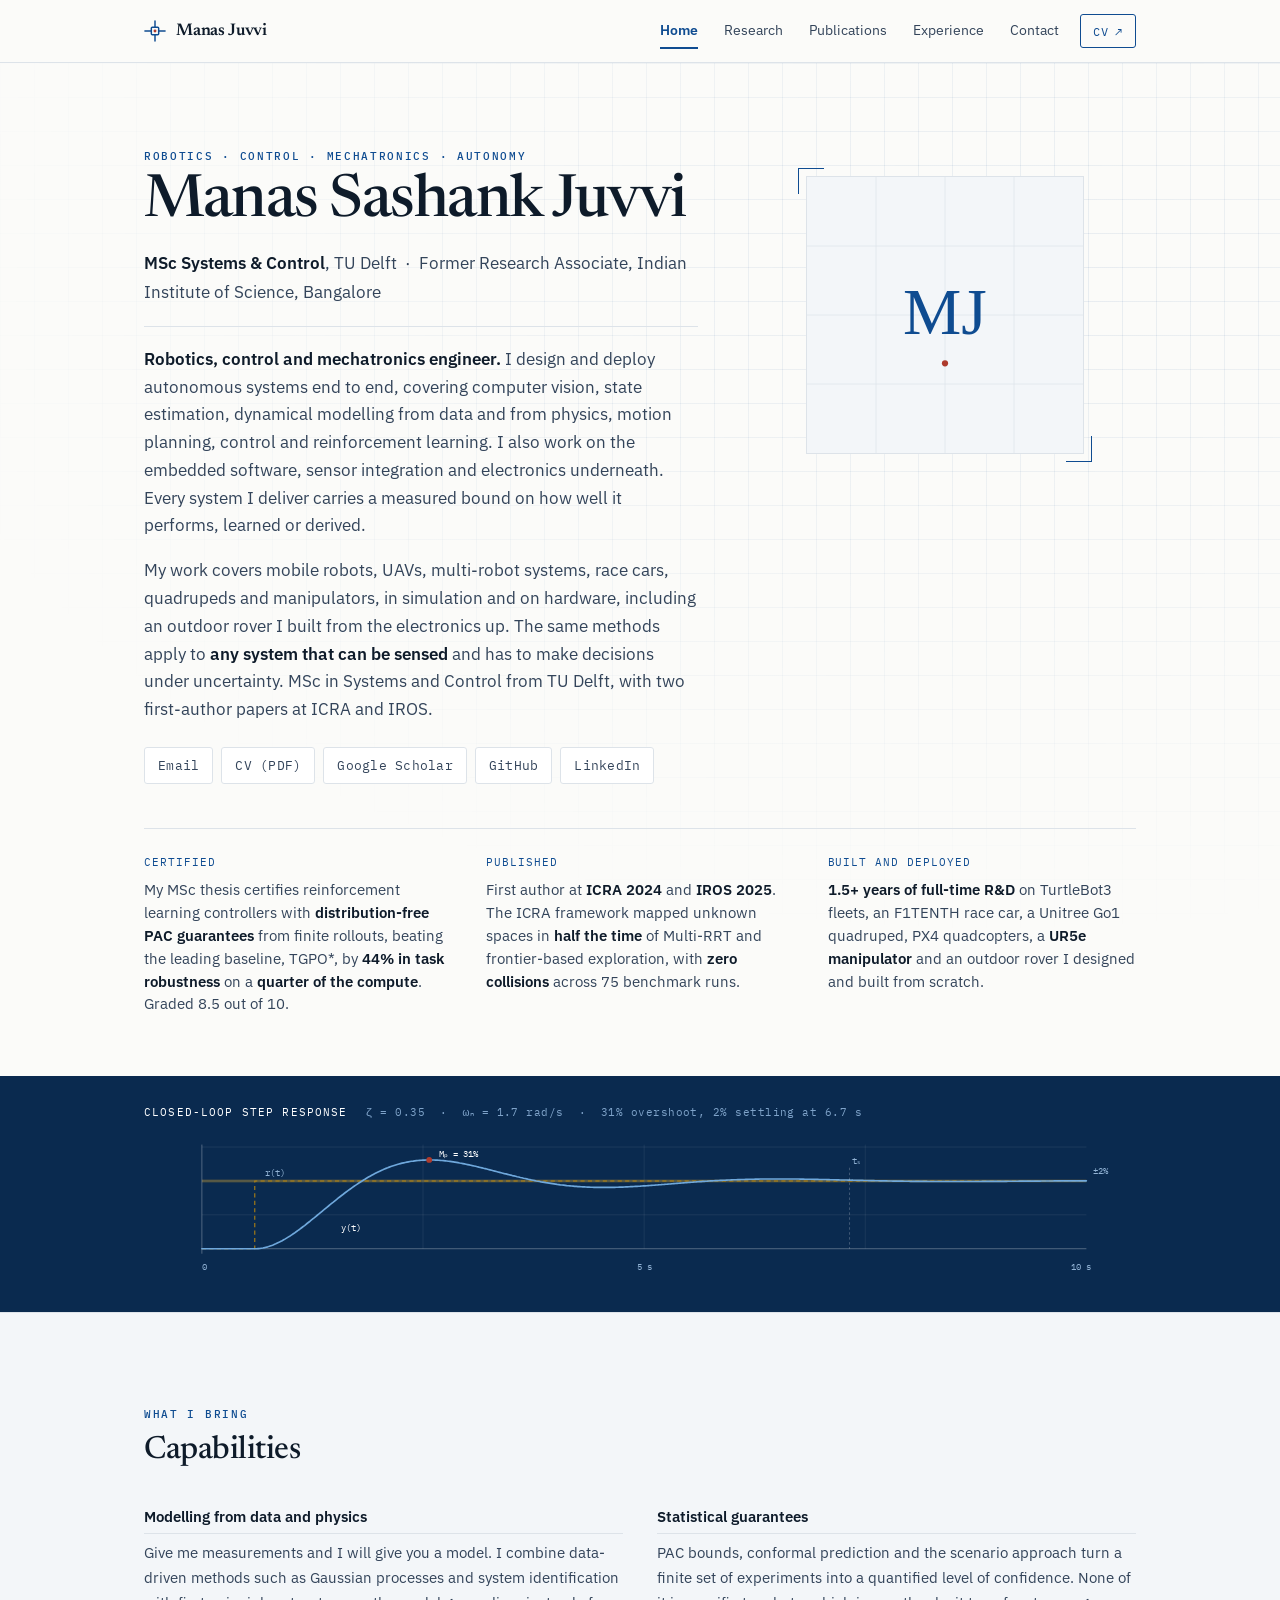
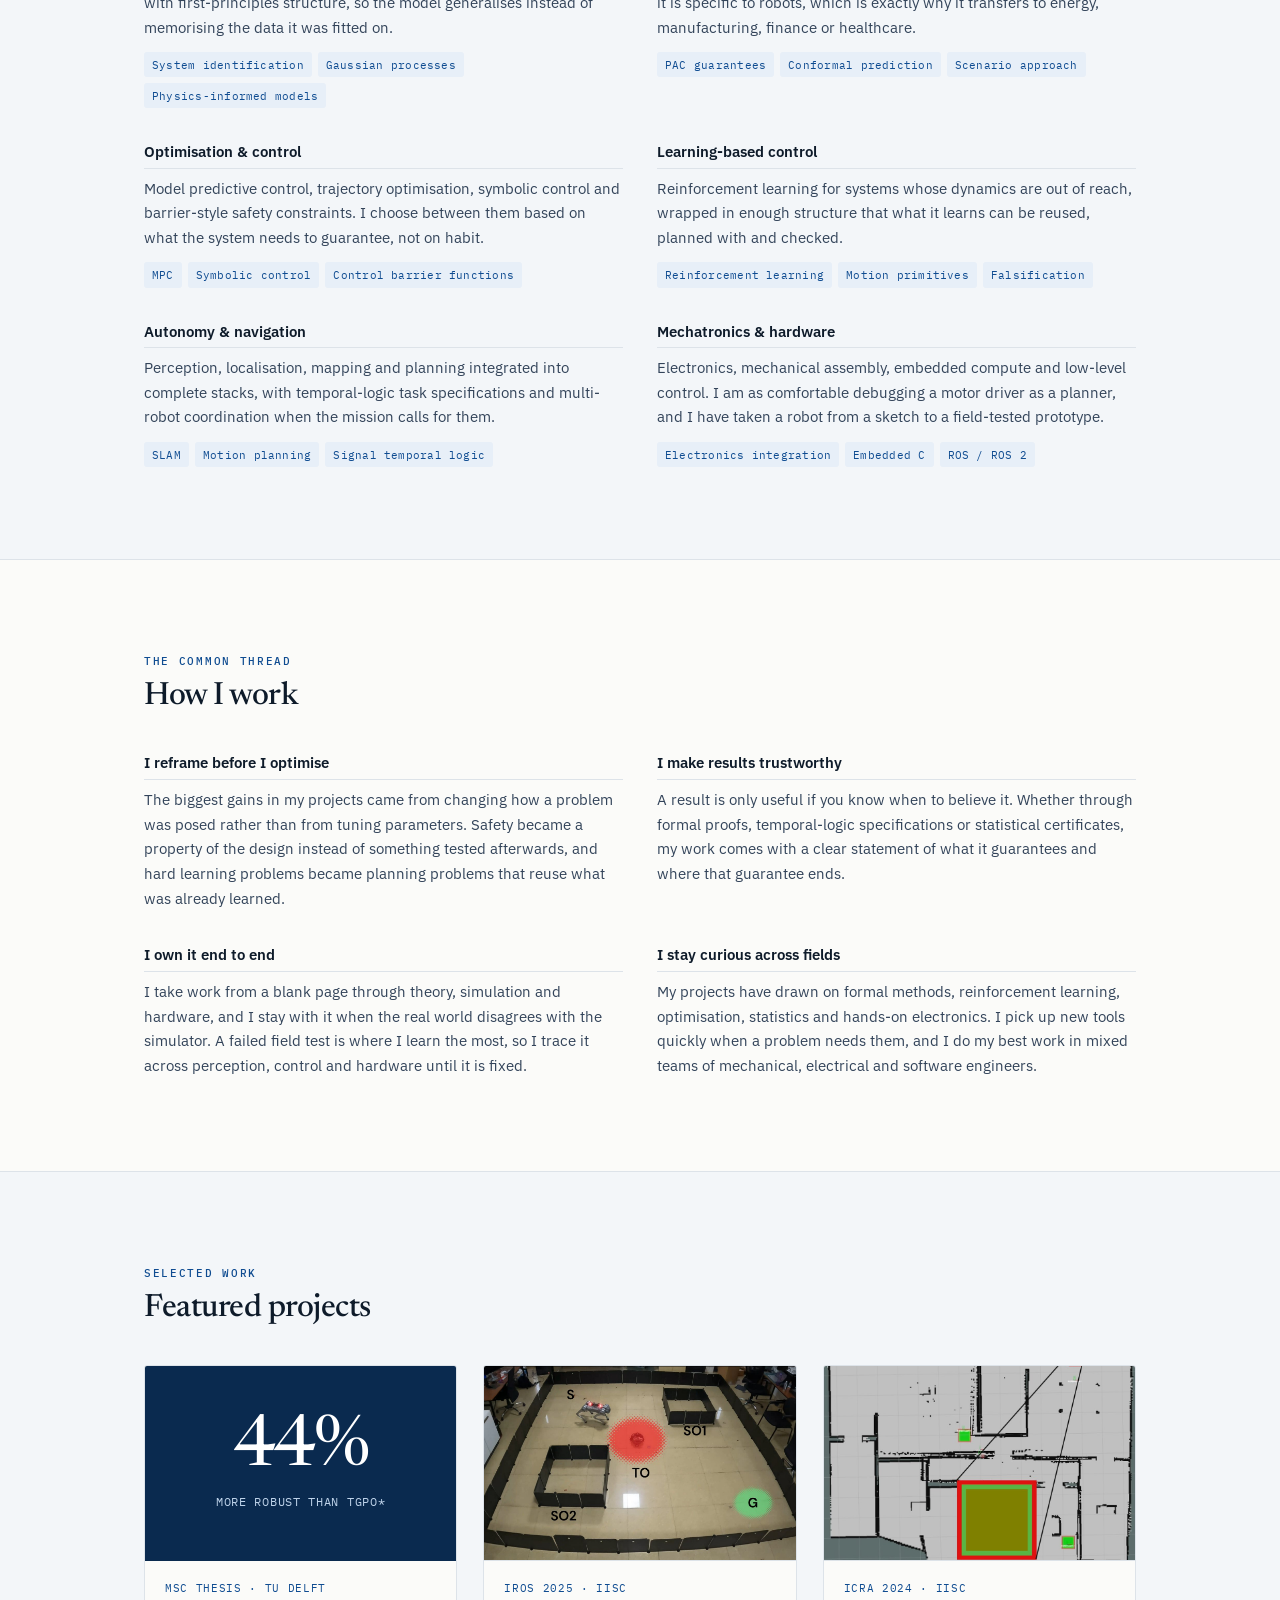
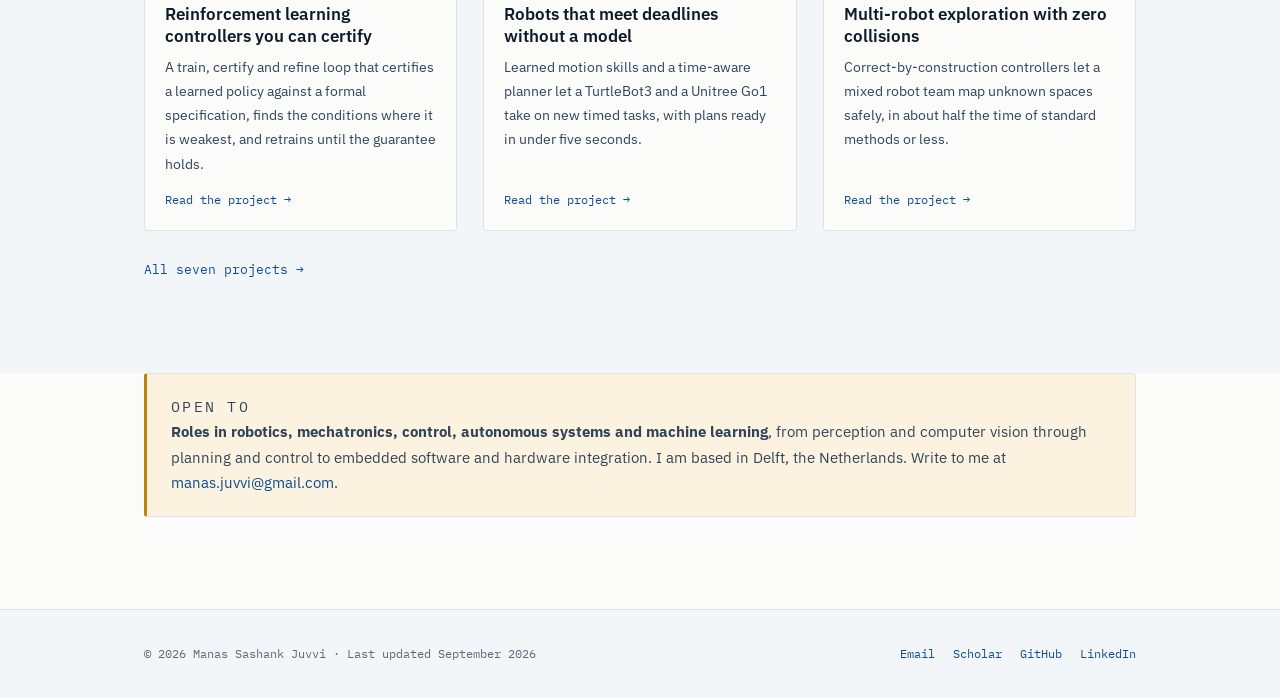
==== commit 0d9a7fcf: "Initial site" ====
--- a/index.html
+++ b/index.html
@@ -41,25 +41,25 @@
     <div>
       <p class="eyebrow rise">Robotics &middot; Control &middot; Mechatronics &middot; Autonomy</p>
       <h1 class="hero__name rise">Manas Sashank Juvvi</h1>
-      <p class="hero__lead rise">I model what can be modelled, learn what cannot, and prove what matters.</p>
       <p class="hero__role rise">
         <strong>MSc Systems &amp; Control</strong>, TU Delft &nbsp;&middot;&nbsp;
         Former Research Associate, Indian Institute of Science, Bangalore
       </p>
       <div class="rise">
         <p class="hero__bio">
-          Engineer working at the meeting point of <strong>modelling, optimisation, control and
-          machine learning</strong>. I build models of dynamical systems from measurements and from
-          first principles, design the controllers, planners and reinforcement learning policies
-          that act on them, and quantify how far the result can be trusted before it goes into
-          service.
+          <strong>Robotics, control and mechatronics engineer.</strong> I design and deploy
+          autonomous systems end to end, covering computer vision, state estimation, dynamical
+          modelling from data and from physics, motion planning, control and reinforcement learning.
+          I also work on the embedded software, sensor integration and electronics underneath.
+          Every system I deliver carries a measured bound on how well it performs, learned or
+          derived.
         </p>
         <p class="hero__bio">
-          My background is robotics and mechatronics, covering mobile robots, UAVs, multi-robot
-          systems, race cars and quadrupeds, and the same methods apply to
-          <strong>any system that can be measured</strong> and has to make decisions under
-          uncertainty. MSc in Systems and Control from TU Delft, with two first-author papers at
-          ICRA and IROS.
+          My work covers mobile robots, UAVs, multi-robot systems, race cars, quadrupeds and
+          manipulators, in simulation and on hardware, including an outdoor rover I built from the
+          electronics up. The same methods apply to <strong>any system that can be sensed</strong>
+          and has to make decisions under uncertainty. MSc in Systems and Control from TU Delft,
+          with two first-author papers at ICRA and IROS.
         </p>
         <div class="linkrow">
           <a class="linkrow__item" href="mailto:manas.juvvi@gmail.com">Email</a>
@@ -77,10 +77,18 @@
   </div>
   <div class="wrap">
     <ul class="proof rise" aria-label="Highlights">
-      <li class="proof__item"><span class="proof__num">8.5<small>/10</small></span><span class="proof__label">MSc thesis grade at TU Delft</span></li>
-      <li class="proof__item"><span class="proof__num">44%</span><span class="proof__label">more robust than the leading baseline, at 4&times; less compute</span></li>
-      <li class="proof__item"><span class="proof__num">0</span><span class="proof__label">collisions for my multi-robot exploration framework in every comparison run</span></li>
-      <li class="proof__item"><span class="proof__num">6</span><span class="proof__label">robot platforms taken from simulation to hardware</span></li>
+      <li class="proof__item">
+        <span class="proof__key">Certified</span>
+        <p class="proof__text">My MSc thesis certifies reinforcement learning controllers with <strong>distribution-free PAC guarantees</strong> from finite rollouts, beating the leading baseline, TGPO*, by <strong>44% in task robustness</strong> on a <strong>quarter of the compute</strong>. Graded 8.5 out of 10.</p>
+      </li>
+      <li class="proof__item">
+        <span class="proof__key">Published</span>
+        <p class="proof__text">First author at <strong>ICRA 2024</strong> and <strong>IROS 2025</strong>. The ICRA framework mapped unknown spaces in <strong>half the time</strong> of Multi-RRT and frontier-based exploration, with <strong>zero collisions</strong> across 75 benchmark runs.</p>
+      </li>
+      <li class="proof__item">
+        <span class="proof__key">Built and deployed</span>
+        <p class="proof__text"><strong>1.5+ years of full-time R&amp;D</strong> on TurtleBot3 fleets, an F1TENTH race car, a Unitree Go1 quadruped, PX4 quadcopters, a <strong>UR5e manipulator</strong> and an outdoor rover I designed and built from scratch.</p>
+      </li>
     </ul>
   </div>
 </section>
@@ -234,9 +242,10 @@
     <div class="callout rise">
       <p class="callout__label">Open to</p>
       <p>
-        <strong>Roles in robotics, control, mechatronics and autonomy</strong>, and in any team that
-        needs systems modelled from data, optimised, and controlled with guarantees. I am based in
-        Delft, the Netherlands. Write to me at <a href="mailto:manas.juvvi@gmail.com">manas.juvvi@gmail.com</a>.
+        <strong>Roles in robotics, mechatronics, control, autonomous systems and machine
+        learning</strong>, from perception and computer vision through planning and control to
+        embedded software and hardware integration. I am based in Delft, the Netherlands. Write to
+        me at <a href="mailto:manas.juvvi@gmail.com">manas.juvvi@gmail.com</a>.
       </p>
     </div>
   </div>
--- a/assets/css/style.css
+++ b/assets/css/style.css
@@ -485,20 +485,20 @@
   color: var(--blue); margin: .15em 0 .55em; letter-spacing: -.005em;
 }
 
-/* --- proof strip: four headline numbers ------------------------------------- */
+/* --- proof strip: three supporting facts ------------------------------------ */
 .proof {
-  list-style: none; margin: clamp(28px, 4vw, 44px) 0 0; padding: 22px 0 0;
+  list-style: none; margin: clamp(28px, 4vw, 44px) 0 0; padding: 24px 0 0;
   border-top: 1px solid var(--rule);
-  display: grid; gap: clamp(16px, 2.4vw, 28px);
-  grid-template-columns: repeat(4, minmax(0, 1fr));
-}
-.proof__item { display: flex; flex-direction: column; gap: 6px; }
-.proof__num {
-  font-family: var(--display); font-size: clamp(2rem, 3.6vw, 2.7rem); line-height: 1;
-  color: var(--ink); letter-spacing: -.02em;
-}
-.proof__num small { font-size: .45em; color: var(--muted); margin-left: 2px; letter-spacing: 0; }
-.proof__label { font-size: .84rem; line-height: 1.45; color: var(--ink-2); max-width: 26ch; }
+  display: grid; gap: clamp(20px, 2.6vw, 34px);
+  grid-template-columns: repeat(3, minmax(0, 1fr));
+}
+.proof__item { display: flex; flex-direction: column; gap: 8px; }
+.proof__key {
+  font-family: var(--mono); font-size: .68rem; letter-spacing: .09em;
+  text-transform: uppercase; color: var(--blue);
+}
+.proof__text { margin: 0; font-size: .92rem; line-height: 1.55; color: var(--ink-2); }
+.proof__text strong { color: var(--ink); font-weight: 600; }
 
 /* --- featured project cards ------------------------------------------------- */
 .features {
@@ -542,14 +542,41 @@
 .pub__authors sup { font-size: .7em; line-height: 0; }
 
 @media (max-width: 860px) {
-  .proof { grid-template-columns: repeat(2, minmax(0, 1fr)); }
+  .proof { grid-template-columns: minmax(0, 1fr); gap: 18px; }
   .features { grid-template-columns: minmax(0, 1fr); max-width: 560px; }
 }
-@media (max-width: 420px) {
-  .proof { gap: 18px 14px; }
-  .proof__label { font-size: .8rem; }
-}
+
 .project--gallery .project__media:has(.shot--span) { grid-template-columns: repeat(2, minmax(0, 1fr)); }
 @media (max-width: 600px) {
   .project--gallery .project__media:has(.shot--span) { grid-template-columns: minmax(0, 1fr); }
 }
+
+/* --- projects with an embedded video ---------------------------------------- */
+.project.project--video {
+  display: grid; align-items: start;
+  grid-template-columns: minmax(0, 1.02fr) minmax(0, .98fr);
+  column-gap: clamp(24px, 3.2vw, 44px); row-gap: clamp(20px, 2.6vw, 32px);
+}
+.project.project--video .project__text { grid-column: 1; grid-row: 1; }
+.project.project--video .project__video { grid-column: 2; grid-row: 1; position: sticky; top: 92px; }
+.project.project--video.project--flip .project__text { grid-column: 2; grid-row: 1; }
+.project.project--video.project--flip .project__video { grid-column: 1; grid-row: 1; }
+.project.project--video .project__media { grid-column: 1 / -1; }
+.vframe {
+  position: relative; aspect-ratio: 16 / 9; width: 100%; overflow: hidden;
+  background: #000; border: 1px solid var(--rule); border-radius: var(--radius);
+}
+.vframe iframe { position: absolute; inset: 0; width: 100%; height: 100%; border: 0; display: block; }
+.vcap { margin: 10px 0 0; font-size: .82rem; line-height: 1.5; color: var(--muted); }
+.vcap a { white-space: nowrap; }
+
+@media (max-width: 860px) {
+  .project.project--video { grid-template-columns: minmax(0, 1fr); }
+  .project--video .project__text,
+  .project.project--video.project--flip .project__text { grid-column: 1; order: 1; }
+  .project--video .project__video,
+  .project.project--video.project--flip .project__video { grid-column: 1; order: 2; position: static; }
+  .project.project--video .project__media { grid-column: 1; order: 3; }
+}
+.vframe video { position: absolute; inset: 0; width: 100%; height: 100%; display: block; object-fit: contain; background: #000; }
+.vframe--stacked { margin-top: 18px; }
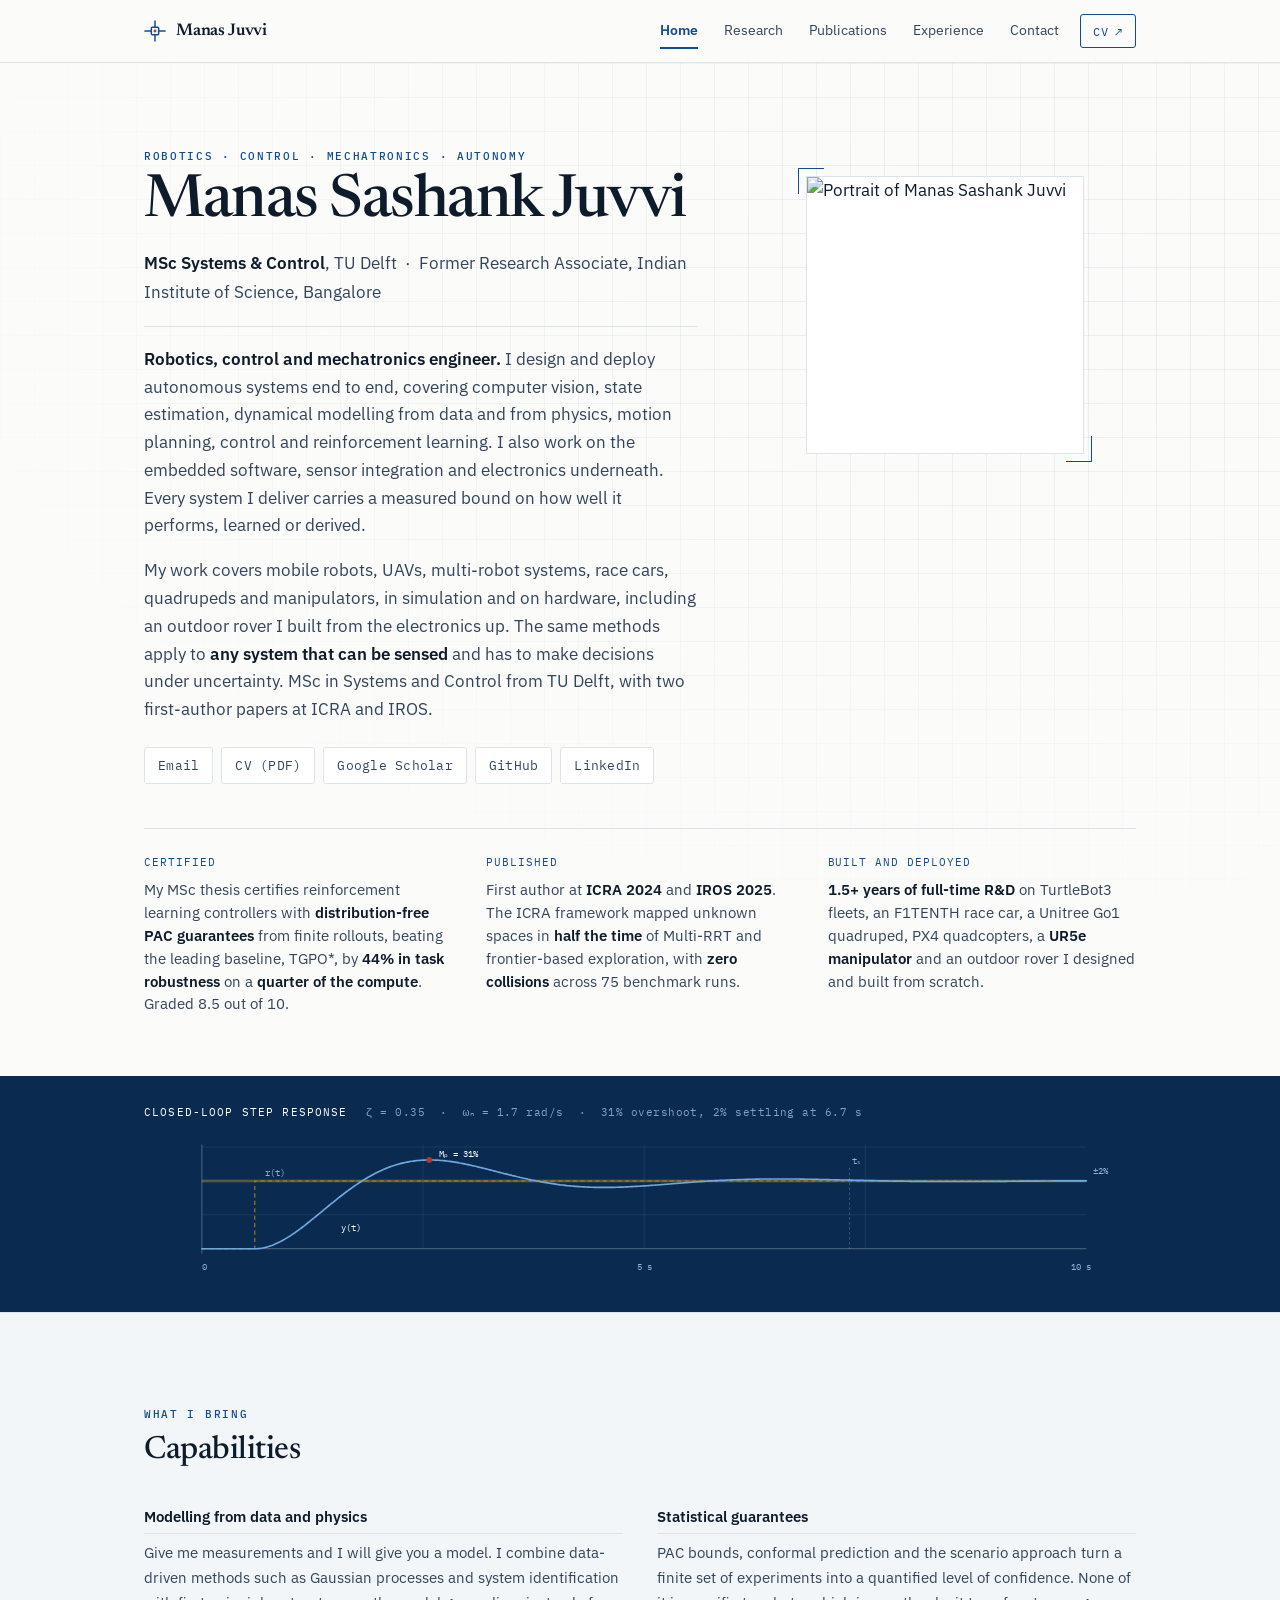
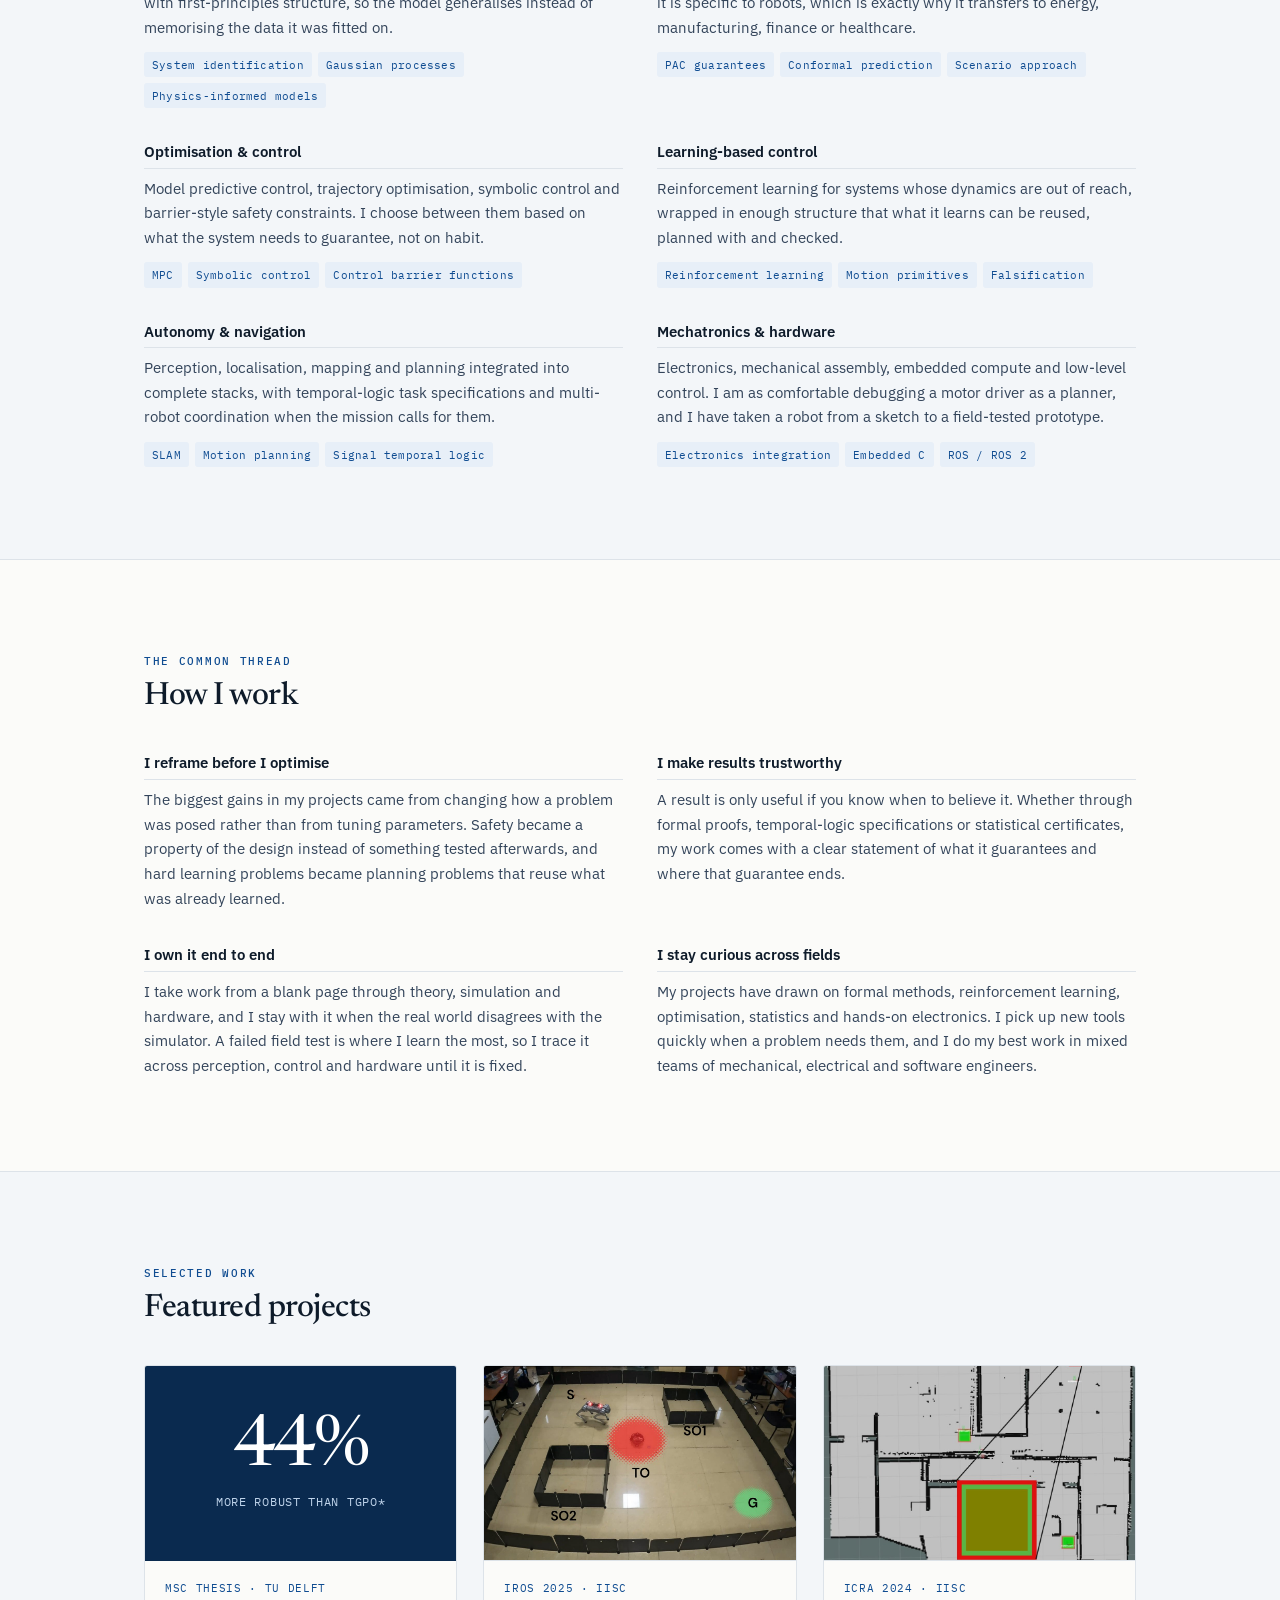
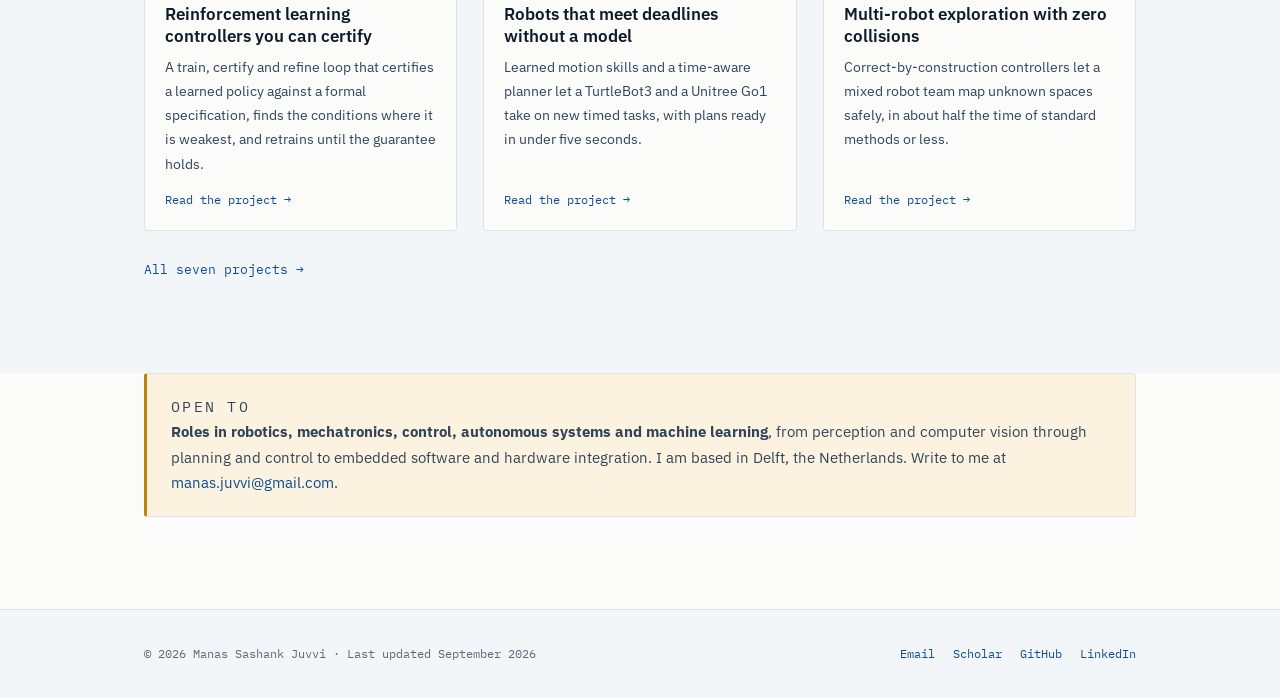
==== commit 32d7a019: "Update portrait image format from SVG to PNG" ====
--- a/index.html
+++ b/index.html
@@ -72,7 +72,7 @@
     </div>
     <figure class="portrait rise">
       <!-- Replace assets/img/portrait.svg with a square photo (about 800x800 px). -->
-      <div class="portrait__frame"><img src="assets/img/portrait.svg" alt="Portrait of Manas Sashank Juvvi"></div>
+      <div class="portrait__frame"><img src="assets/img/portrait.png" alt="Portrait of Manas Sashank Juvvi"></div>
     </figure>
   </div>
   <div class="wrap">
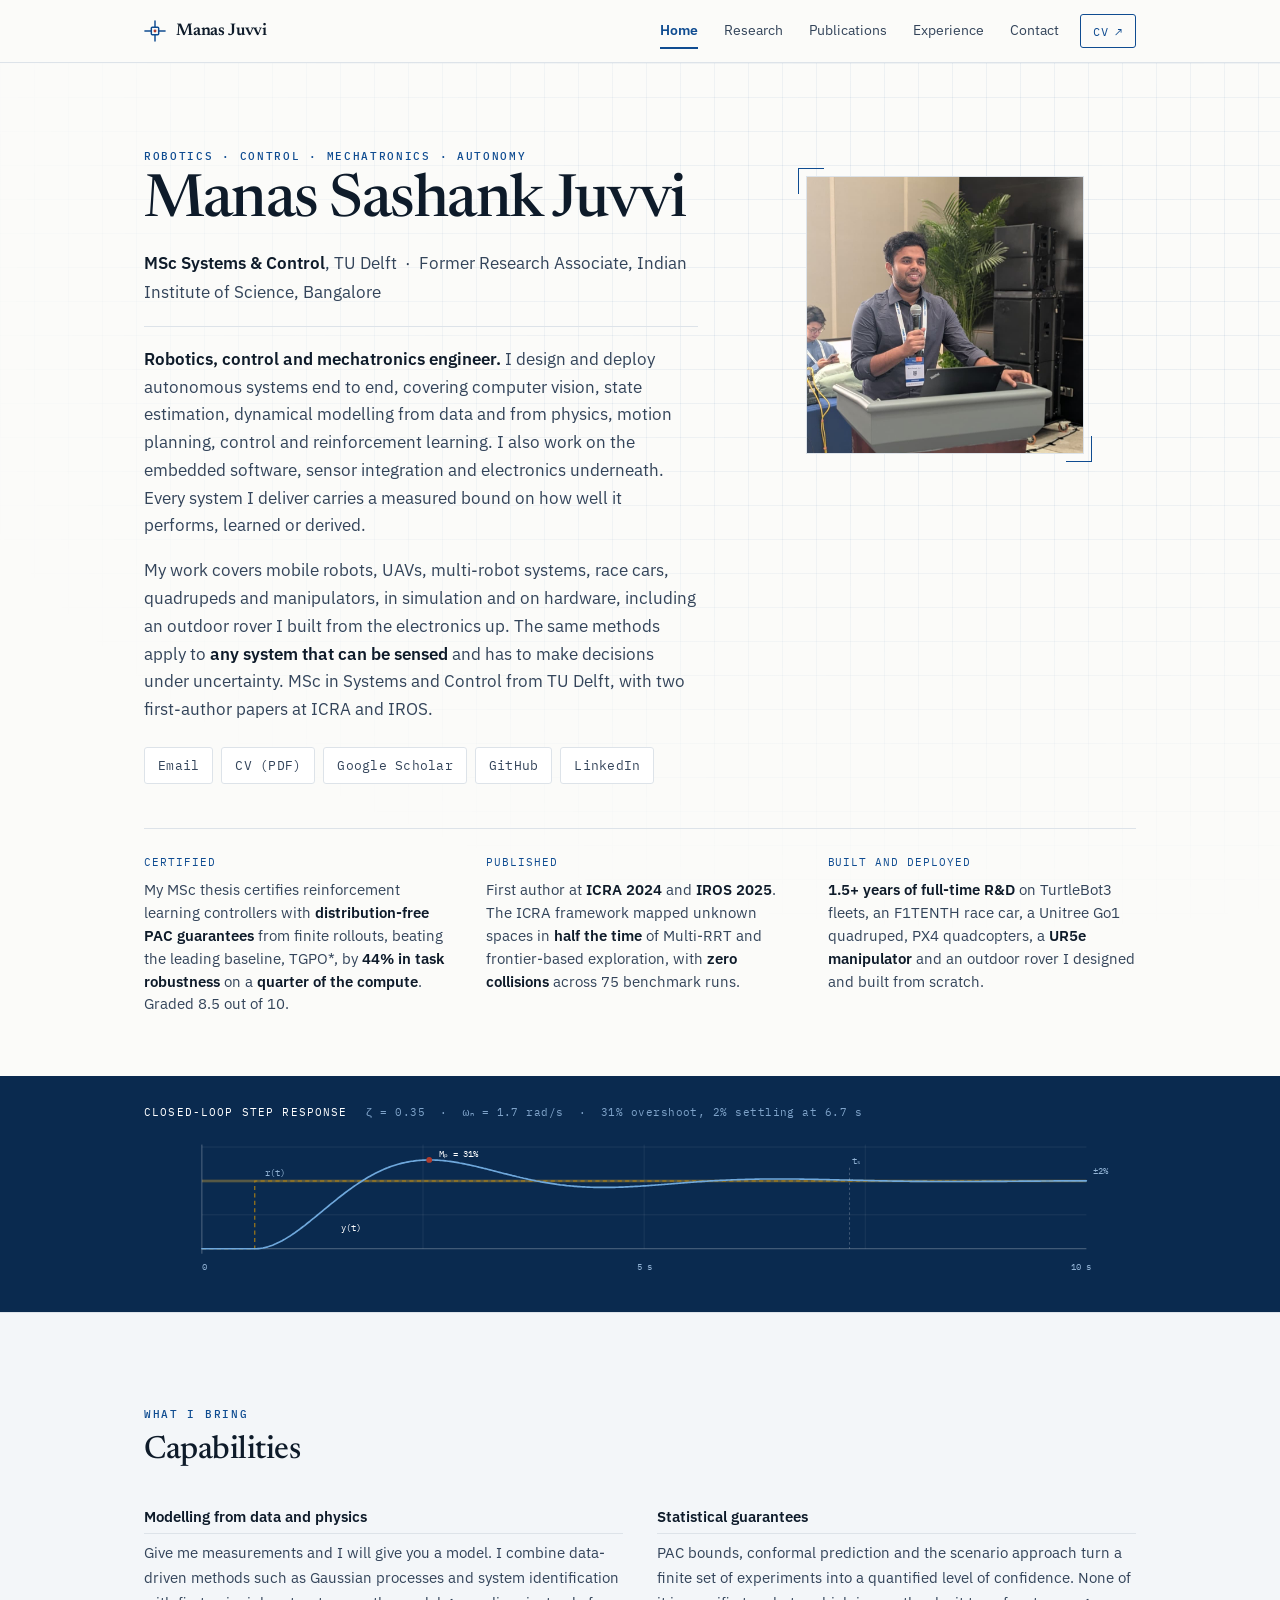
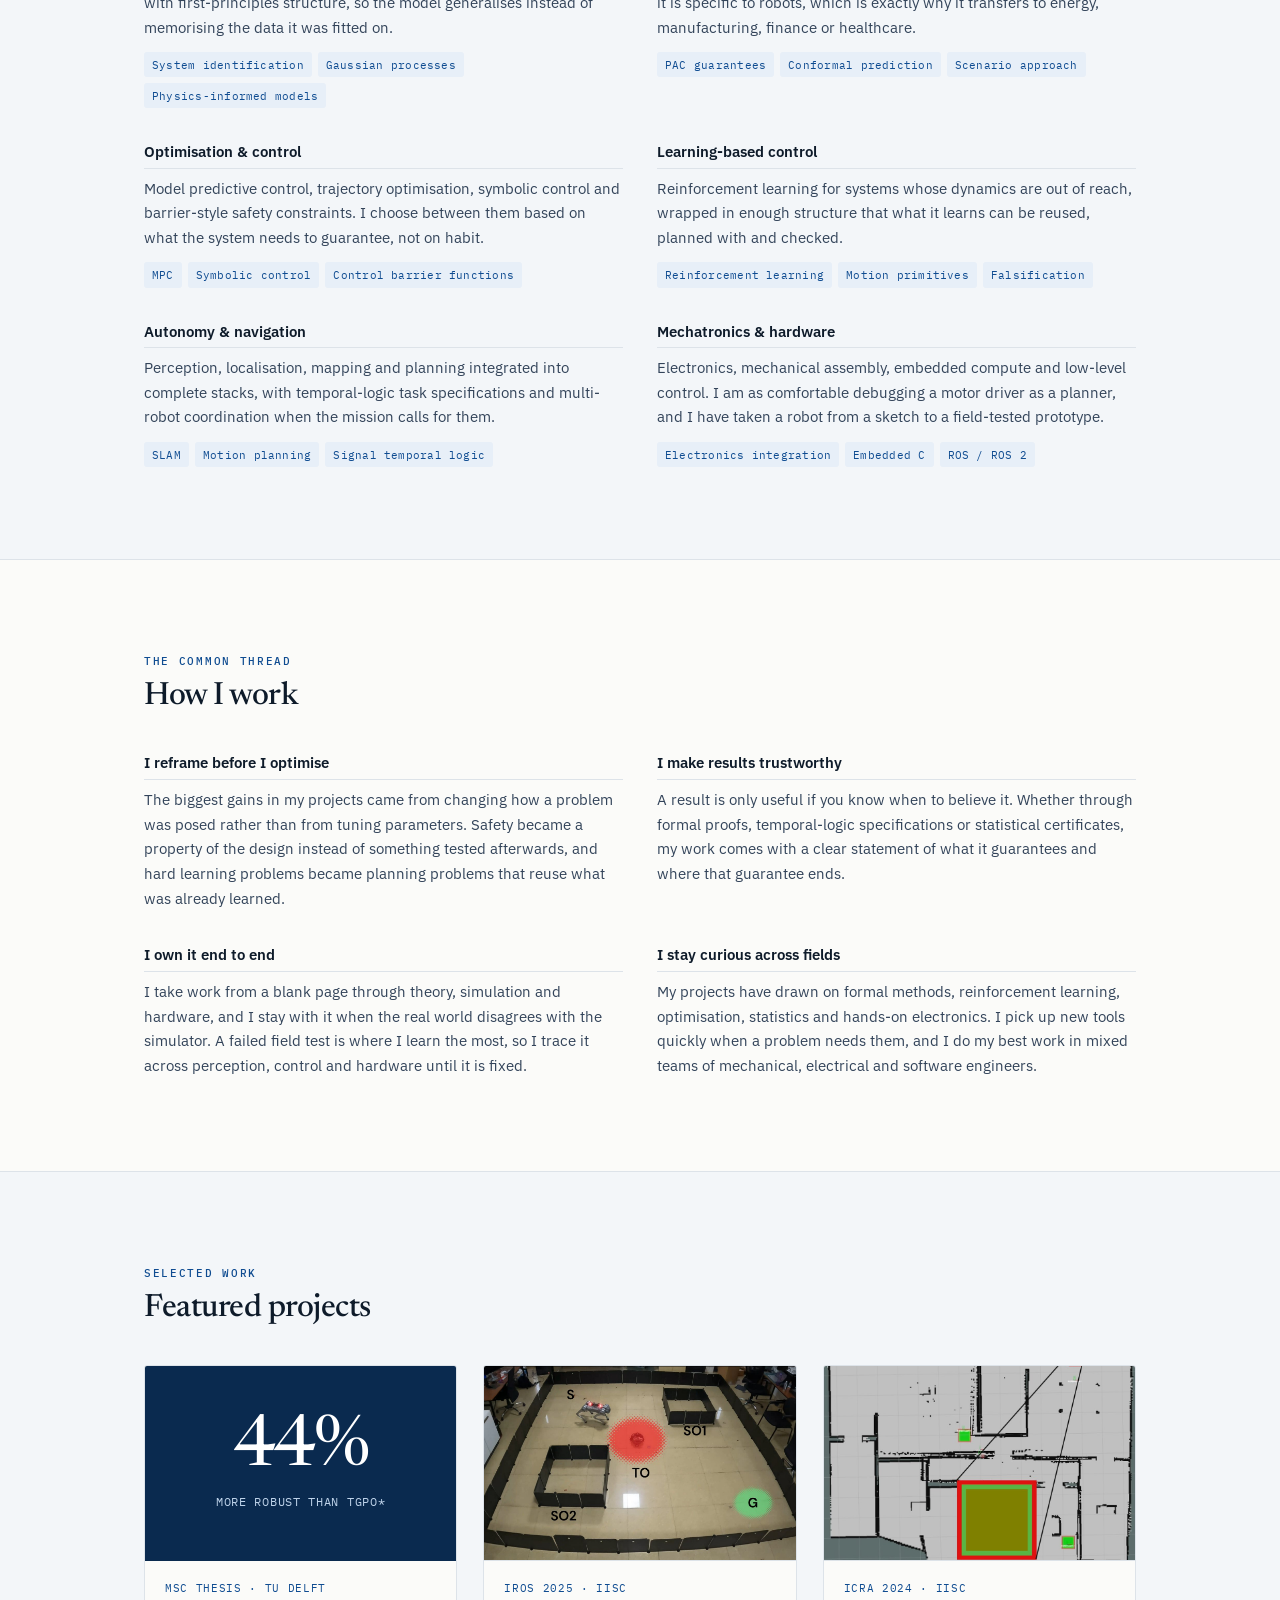
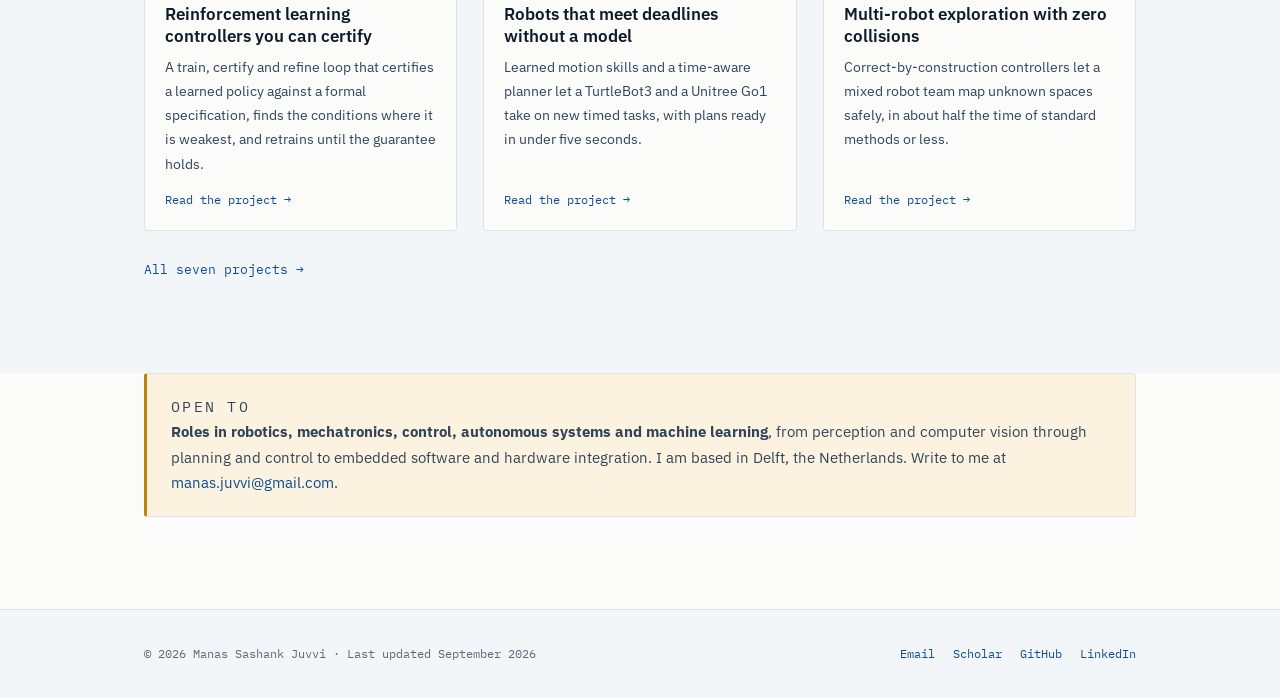
==== commit c028c0a3: "Change portrait image format from PNG to JPEG" ====
--- a/index.html
+++ b/index.html
@@ -72,7 +72,7 @@
     </div>
     <figure class="portrait rise">
       <!-- Replace assets/img/portrait.svg with a square photo (about 800x800 px). -->
-      <div class="portrait__frame"><img src="assets/img/portrait.png" alt="Portrait of Manas Sashank Juvvi"></div>
+      <div class="portrait__frame"><img src="assets/img/portrait.jpeg" alt="Portrait of Manas Sashank Juvvi"></div>
     </figure>
   </div>
   <div class="wrap">
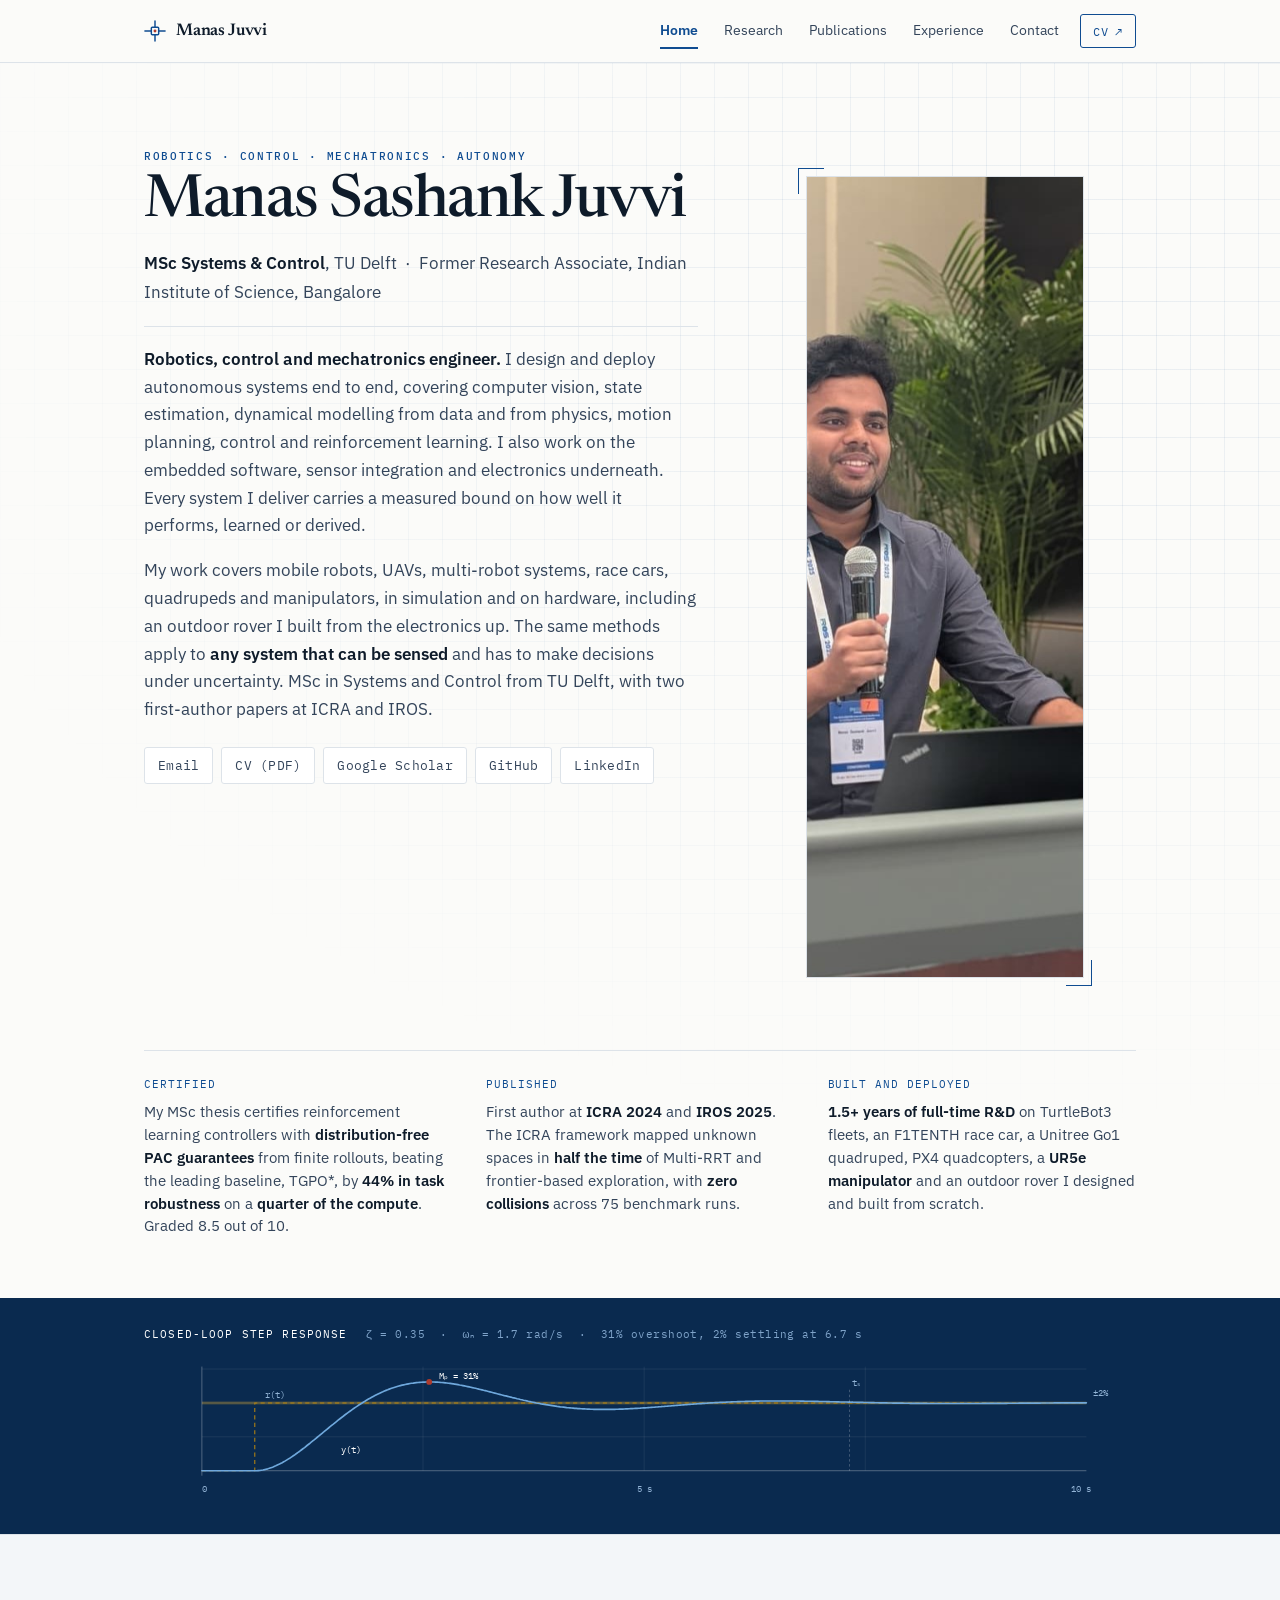
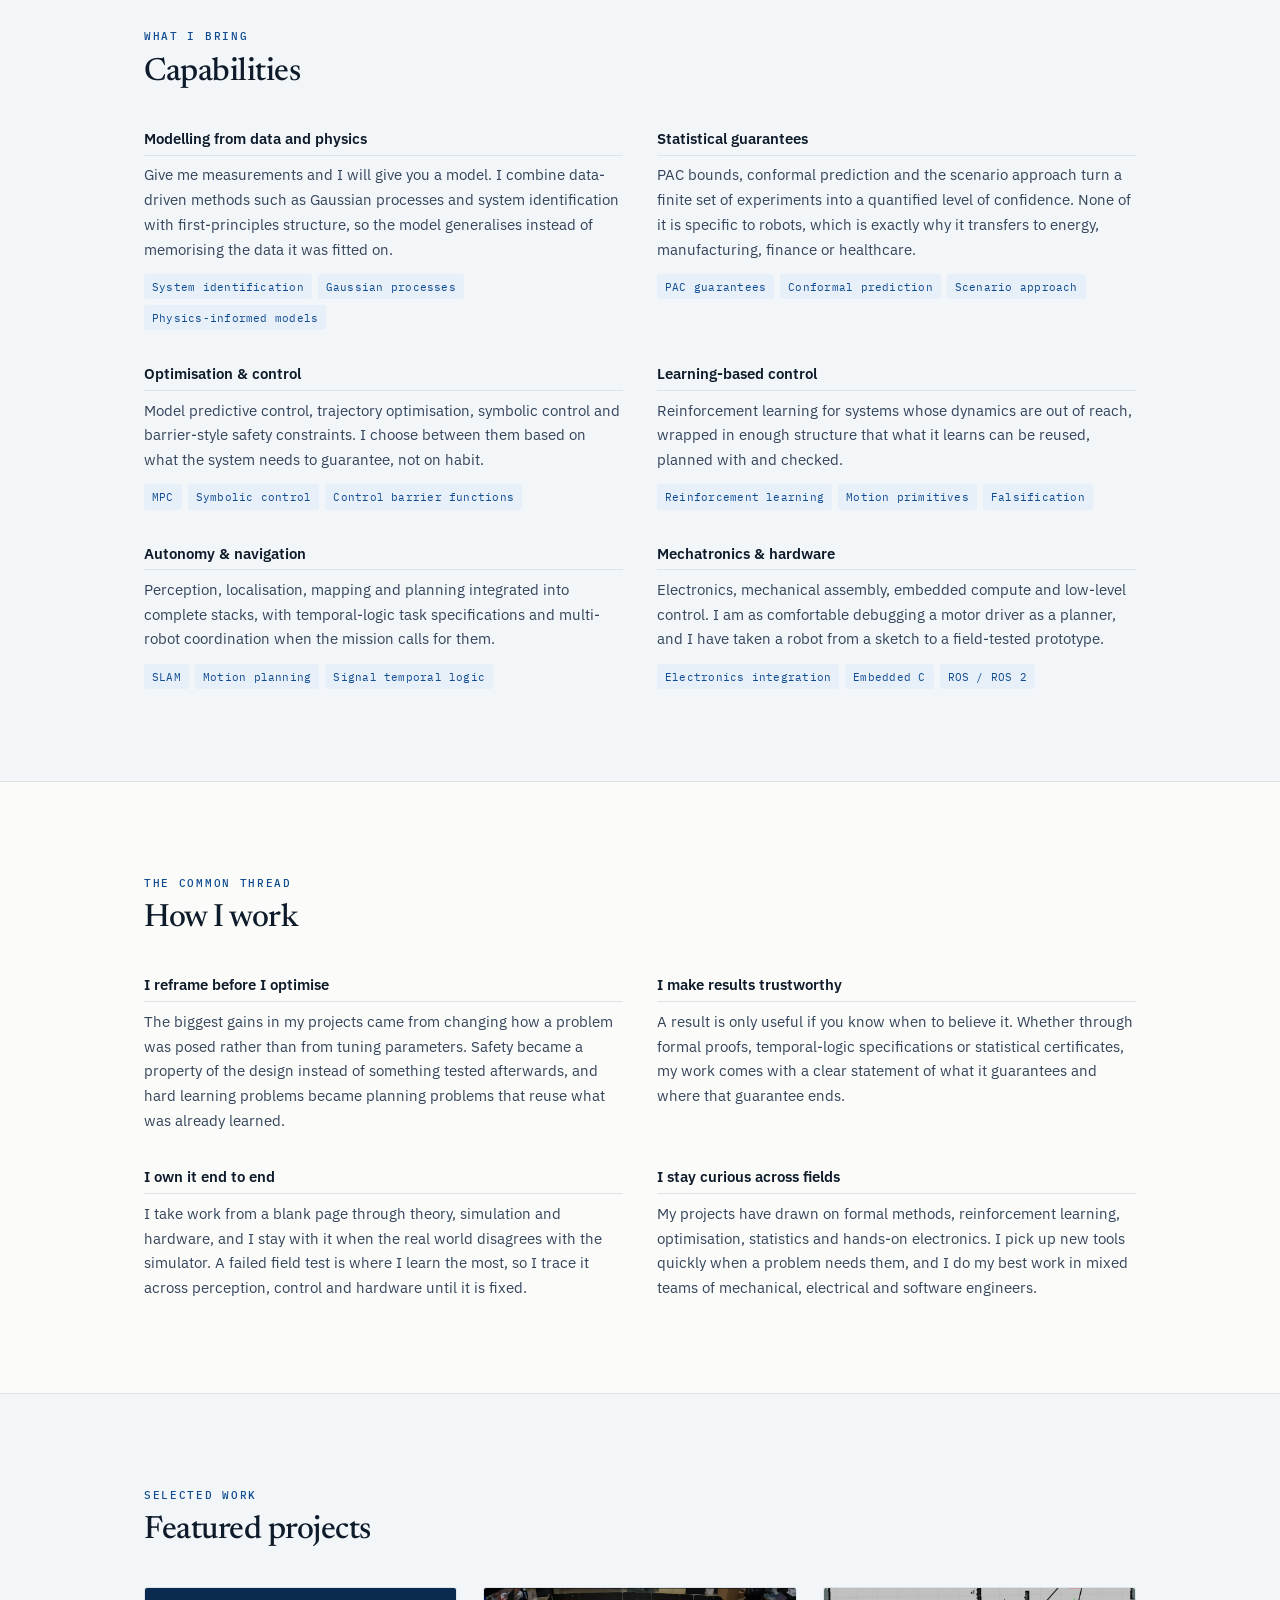
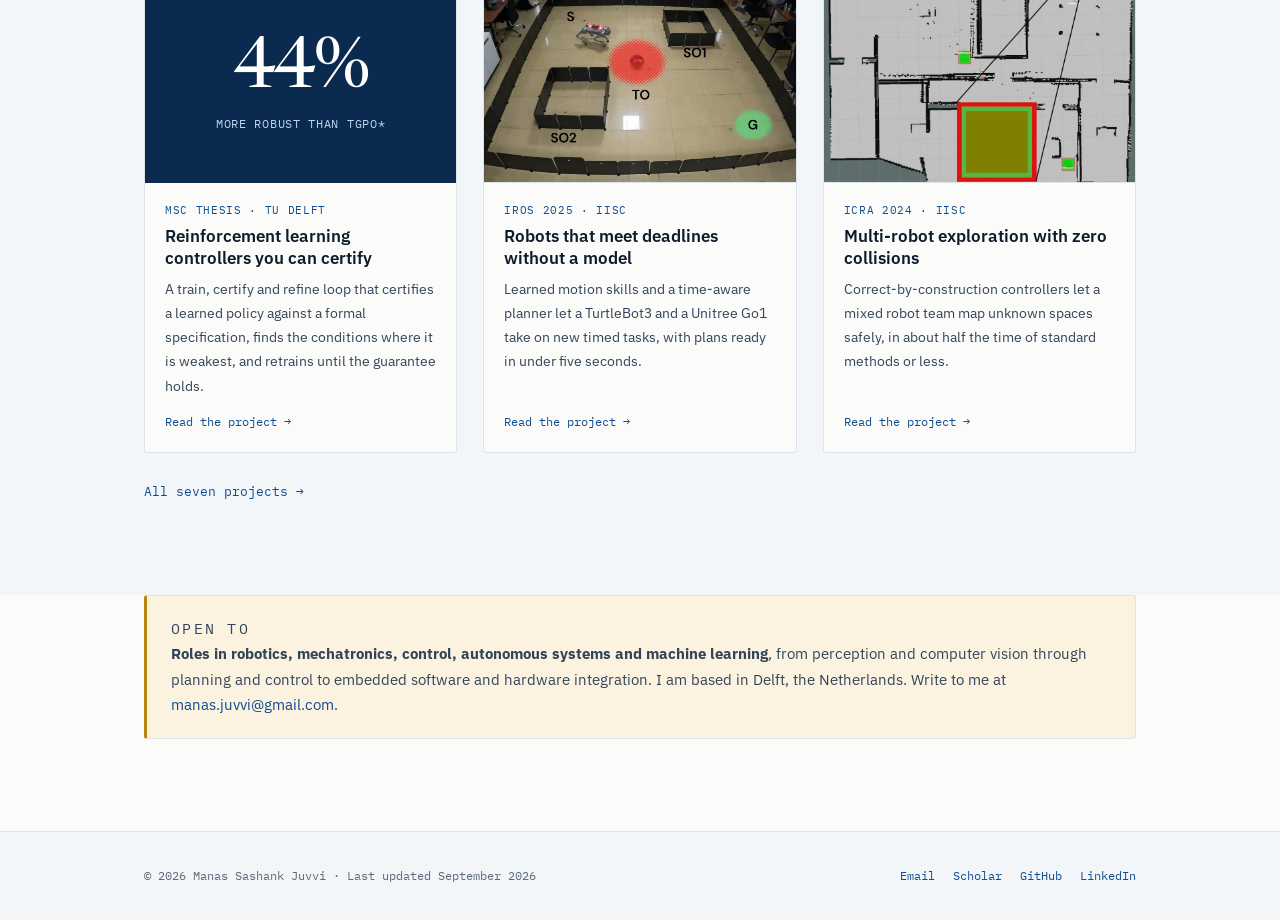
==== commit 0be98804: "Update index.html" ====
--- a/index.html
+++ b/index.html
@@ -71,8 +71,8 @@
       </div>
     </div>
     <figure class="portrait rise">
-      <!-- Replace assets/img/portrait.svg with a square photo (about 800x800 px). -->
-      <div class="portrait__frame"><img src="assets/img/portrait.jpeg" alt="Portrait of Manas Sashank Juvvi"></div>
+      <!-- Portrait photo: assets/img/portrait.jpeg (square, about 800x800 px). -->
+      <div class="portrait__frame"><img src="assets/img/portrait.jpeg" alt="Portrait of Manas Sashank Juvvi" width="800" height="800" decoding="async"></div>
     </figure>
   </div>
   <div class="wrap">
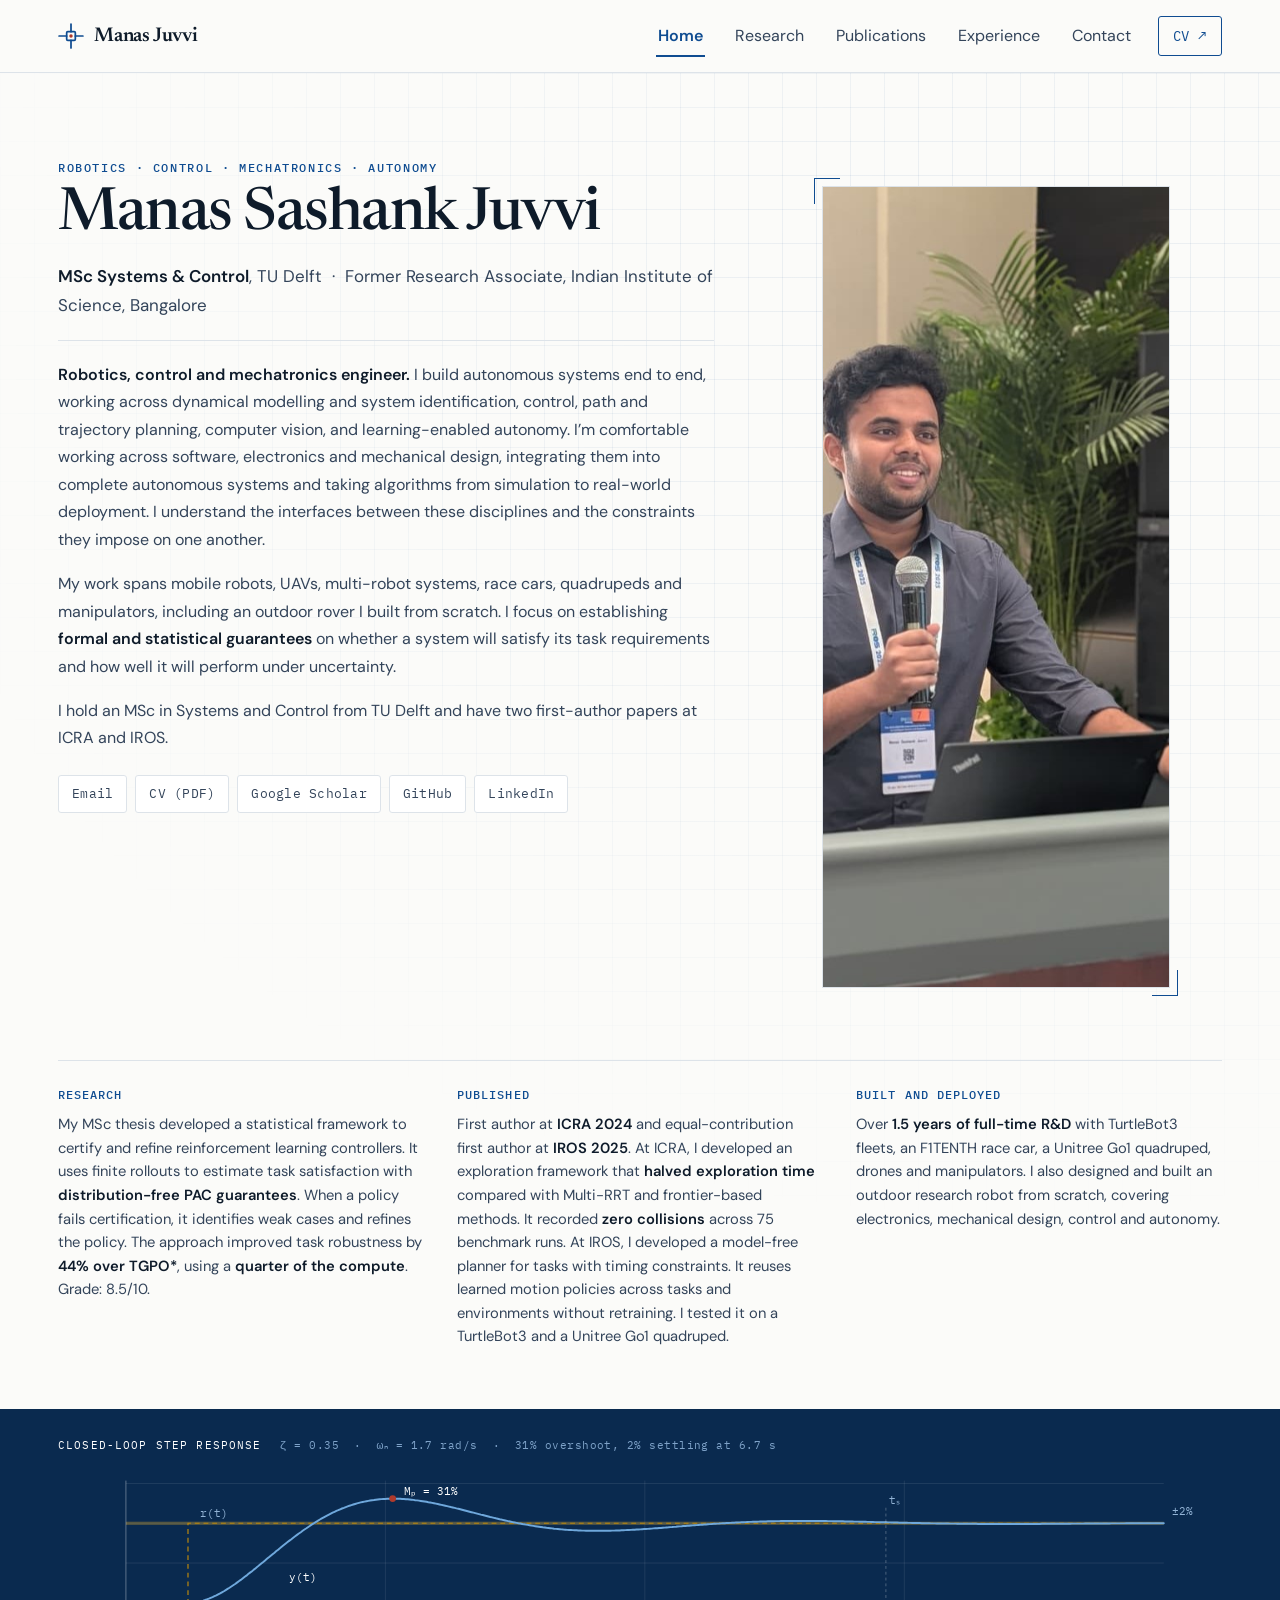
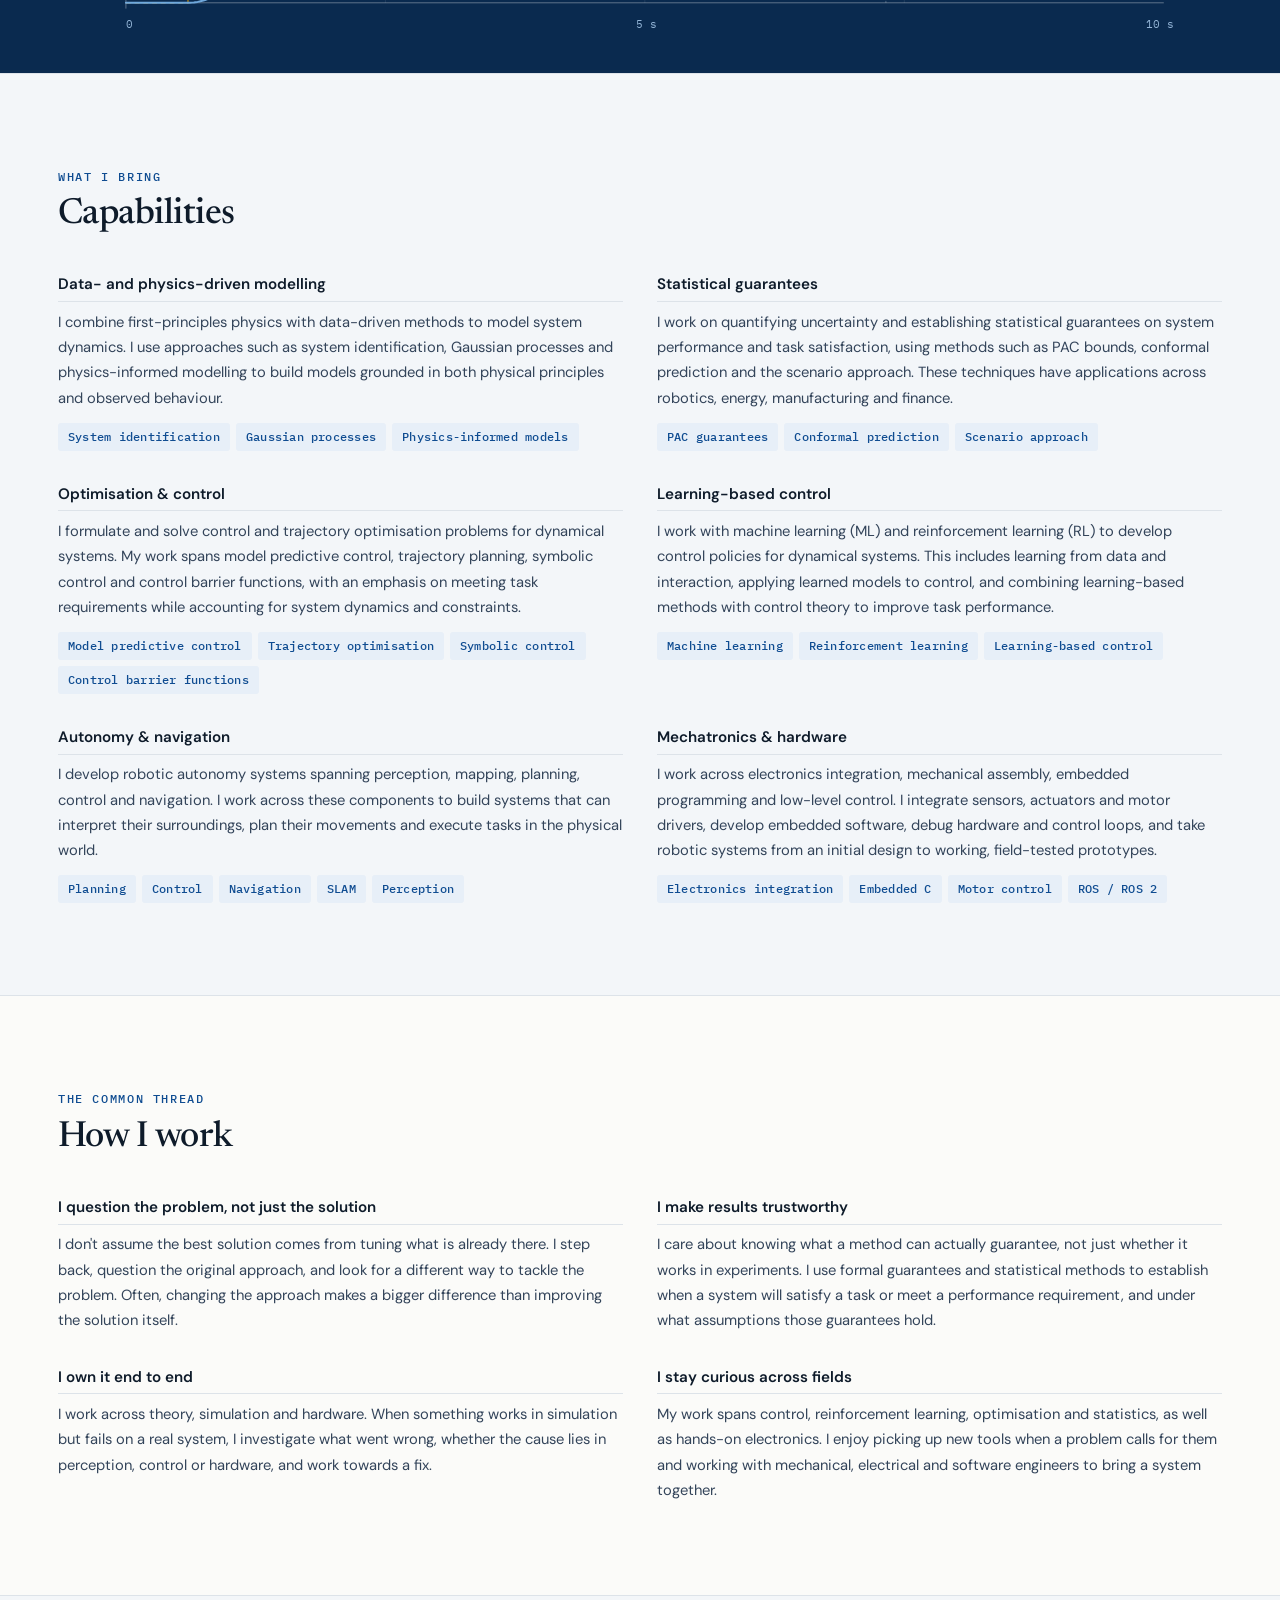
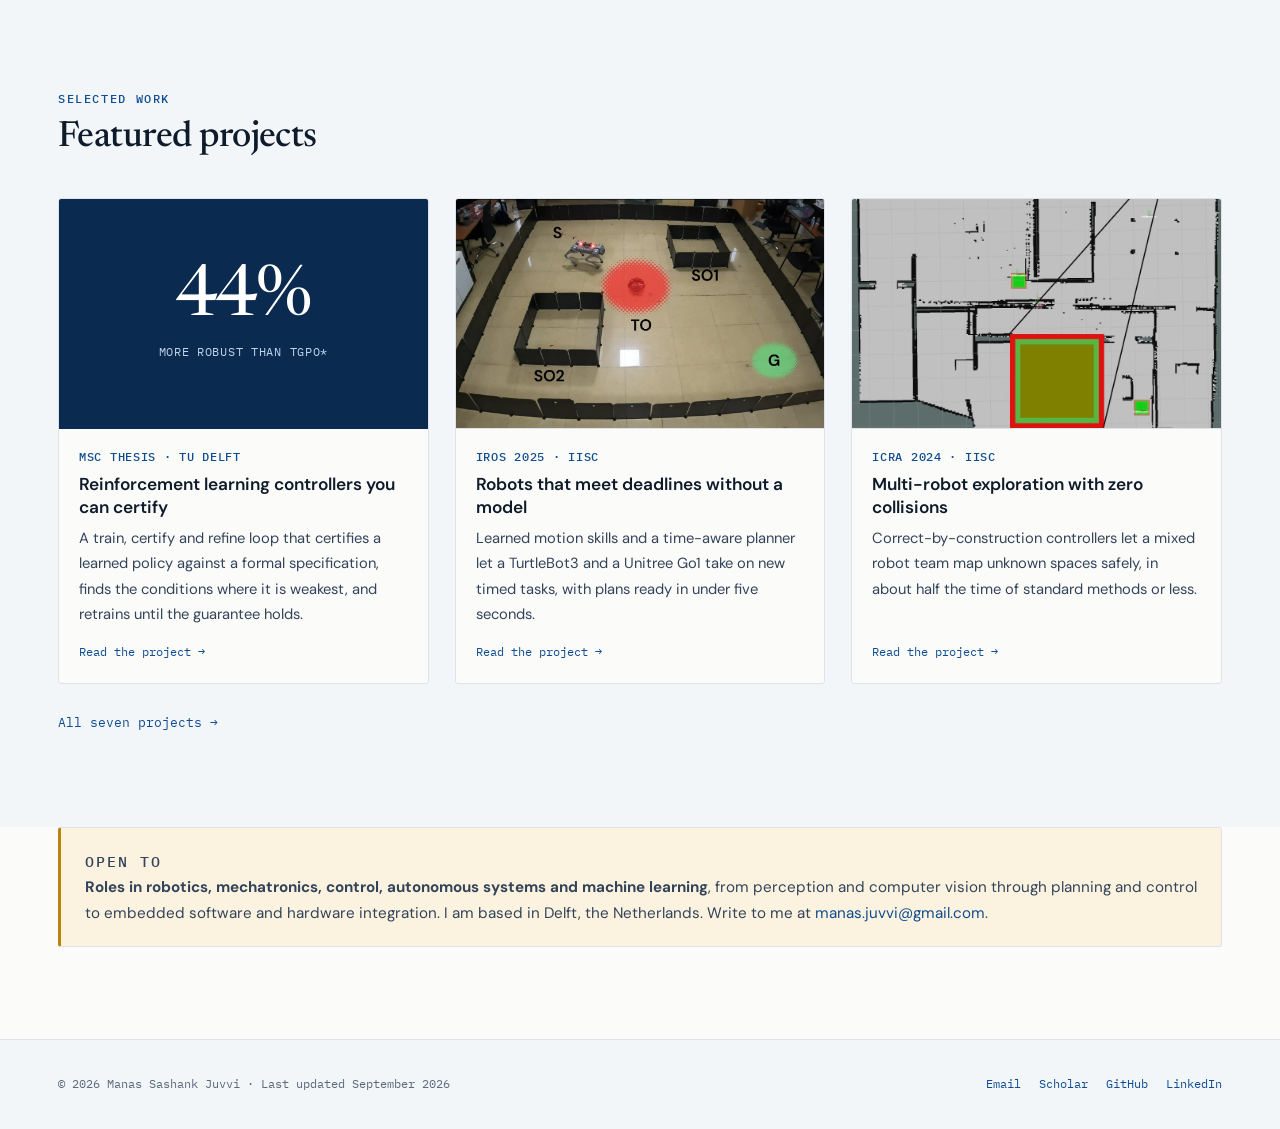
==== commit 293898f6: "Initial commit from laptop" ====
--- a/index.html
+++ b/index.html
@@ -12,7 +12,7 @@
 <link rel="icon" href="data:image/svg+xml,%3Csvg xmlns='http://www.w3.org/2000/svg' viewBox='0 0 24 24'%3E%3Crect x='8' y='8' width='8' height='8' rx='1' fill='none' stroke='%230F4C91' stroke-width='2'/%3E%3Cpath d='M1 12h7M16 12h7M12 1v7M12 16v7' stroke='%230F4C91' stroke-width='2'/%3E%3C/svg%3E">
 <link rel="preconnect" href="https://fonts.googleapis.com">
 <link rel="preconnect" href="https://fonts.gstatic.com" crossorigin>
-<link href="https://fonts.googleapis.com/css2?family=IBM+Plex+Mono:wght@400;500&amp;family=IBM+Plex+Sans:wght@400;500;600&amp;family=Newsreader:ital,opsz,wght@0,6..72,400;0,6..72,500;0,6..72,600;1,6..72,400&amp;display=swap" rel="stylesheet">
+<link href="https://fonts.googleapis.com/css2?family=IBM+Plex+Mono:wght@400;500&amp;family=DM+Sans:ital,opsz,wght@0,9..40,100..1000;1,9..40,100..1000&amp;family=Newsreader:ital,opsz,wght@0,6..72,400;0,6..72,500;0,6..72,600;1,6..72,400&amp;display=swap" rel="stylesheet">
 <link rel="stylesheet" href="assets/css/style.css">
 <script>document.documentElement.className+=" js";</script>
 </head>
@@ -47,19 +47,23 @@
       </p>
       <div class="rise">
         <p class="hero__bio">
-          <strong>Robotics, control and mechatronics engineer.</strong> I design and deploy
-          autonomous systems end to end, covering computer vision, state estimation, dynamical
-          modelling from data and from physics, motion planning, control and reinforcement learning.
-          I also work on the embedded software, sensor integration and electronics underneath.
-          Every system I deliver carries a measured bound on how well it performs, learned or
-          derived.
+          <strong>Robotics, control and mechatronics engineer.</strong> I build autonomous systems
+          end to end, working across dynamical modelling and system identification, control, path
+          and trajectory planning, computer vision, and learning-enabled autonomy. I&rsquo;m
+          comfortable working across software, electronics and mechanical design, integrating them
+          into complete autonomous systems and taking algorithms from simulation to real-world
+          deployment. I understand the interfaces between these disciplines and the constraints
+          they impose on one another.
         </p>
         <p class="hero__bio">
-          My work covers mobile robots, UAVs, multi-robot systems, race cars, quadrupeds and
-          manipulators, in simulation and on hardware, including an outdoor rover I built from the
-          electronics up. The same methods apply to <strong>any system that can be sensed</strong>
-          and has to make decisions under uncertainty. MSc in Systems and Control from TU Delft,
-          with two first-author papers at ICRA and IROS.
+          My work spans mobile robots, UAVs, multi-robot systems, race cars, quadrupeds and
+          manipulators, including an outdoor rover I built from scratch. I focus on establishing
+          <strong>formal and statistical guarantees</strong> on whether a system will satisfy its
+          task requirements and how well it will perform under uncertainty.
+        </p>
+        <p class="hero__bio">
+          I hold an MSc in Systems and Control from TU Delft and have two first-author papers at
+          ICRA and IROS.
         </p>
         <div class="linkrow">
           <a class="linkrow__item" href="mailto:manas.juvvi@gmail.com">Email</a>
@@ -78,16 +82,16 @@
   <div class="wrap">
     <ul class="proof rise" aria-label="Highlights">
       <li class="proof__item">
-        <span class="proof__key">Certified</span>
-        <p class="proof__text">My MSc thesis certifies reinforcement learning controllers with <strong>distribution-free PAC guarantees</strong> from finite rollouts, beating the leading baseline, TGPO*, by <strong>44% in task robustness</strong> on a <strong>quarter of the compute</strong>. Graded 8.5 out of 10.</p>
+        <span class="proof__key">Research</span>
+        <p class="proof__text">My MSc thesis developed a statistical framework to certify and refine reinforcement learning controllers. It uses finite rollouts to estimate task satisfaction with <strong>distribution-free PAC guarantees</strong>. When a policy fails certification, it identifies weak cases and refines the policy. The approach improved task robustness by <strong>44% over TGPO*</strong>, using a <strong>quarter of the compute</strong>. Grade: 8.5/10.</p>
       </li>
       <li class="proof__item">
         <span class="proof__key">Published</span>
-        <p class="proof__text">First author at <strong>ICRA 2024</strong> and <strong>IROS 2025</strong>. The ICRA framework mapped unknown spaces in <strong>half the time</strong> of Multi-RRT and frontier-based exploration, with <strong>zero collisions</strong> across 75 benchmark runs.</p>
+        <p class="proof__text">First author at <strong>ICRA 2024</strong> and equal-contribution first author at <strong>IROS 2025</strong>. At ICRA, I developed an exploration framework that <strong>halved exploration time</strong> compared with Multi-RRT and frontier-based methods. It recorded <strong>zero collisions</strong> across 75 benchmark runs. At IROS, I developed a model-free planner for tasks with timing constraints. It reuses learned motion policies across tasks and environments without retraining. I tested it on a TurtleBot3 and a Unitree Go1 quadruped.</p>
       </li>
       <li class="proof__item">
         <span class="proof__key">Built and deployed</span>
-        <p class="proof__text"><strong>1.5+ years of full-time R&amp;D</strong> on TurtleBot3 fleets, an F1TENTH race car, a Unitree Go1 quadruped, PX4 quadcopters, a <strong>UR5e manipulator</strong> and an outdoor rover I designed and built from scratch.</p>
+        <p class="proof__text">Over <strong>1.5 years of full-time R&amp;D</strong> with TurtleBot3 fleets, an F1TENTH race car, a Unitree Go1 quadruped, drones and manipulators. I also designed and built an outdoor research robot from scratch, covering electronics, mechanical design, control and autonomy.</p>
       </li>
     </ul>
   </div>
@@ -138,34 +142,34 @@
     </div>
     <div class="cols cols--two rise">
       <div class="col">
-        <h3 class="col__title">Modelling from data and physics</h3>
-        <p class="col__body">Give me measurements and I will give you a model. I combine data-driven methods such as Gaussian processes and system identification with first-principles structure, so the model generalises instead of memorising the data it was fitted on.</p>
+        <h3 class="col__title">Data- and physics-driven modelling</h3>
+        <p class="col__body">I combine first-principles physics with data-driven methods to model system dynamics. I use approaches such as system identification, Gaussian processes and physics-informed modelling to build models grounded in both physical principles and observed behaviour.</p>
         <div class="taglist"><span class="tag">System identification</span><span class="tag">Gaussian processes</span><span class="tag">Physics-informed models</span></div>
       </div>
       <div class="col">
         <h3 class="col__title">Statistical guarantees</h3>
-        <p class="col__body">PAC bounds, conformal prediction and the scenario approach turn a finite set of experiments into a quantified level of confidence. None of it is specific to robots, which is exactly why it transfers to energy, manufacturing, finance or healthcare.</p>
+        <p class="col__body">I work on quantifying uncertainty and establishing statistical guarantees on system performance and task satisfaction, using methods such as PAC bounds, conformal prediction and the scenario approach. These techniques have applications across robotics, energy, manufacturing and finance.</p>
         <div class="taglist"><span class="tag">PAC guarantees</span><span class="tag">Conformal prediction</span><span class="tag">Scenario approach</span></div>
       </div>
       <div class="col">
         <h3 class="col__title">Optimisation &amp; control</h3>
-        <p class="col__body">Model predictive control, trajectory optimisation, symbolic control and barrier-style safety constraints. I choose between them based on what the system needs to guarantee, not on habit.</p>
-        <div class="taglist"><span class="tag">MPC</span><span class="tag">Symbolic control</span><span class="tag">Control barrier functions</span></div>
+        <p class="col__body">I formulate and solve control and trajectory optimisation problems for dynamical systems. My work spans model predictive control, trajectory planning, symbolic control and control barrier functions, with an emphasis on meeting task requirements while accounting for system dynamics and constraints.</p>
+        <div class="taglist"><span class="tag">Model predictive control</span><span class="tag">Trajectory optimisation</span><span class="tag">Symbolic control</span><span class="tag">Control barrier functions</span></div>
       </div>
       <div class="col">
         <h3 class="col__title">Learning-based control</h3>
-        <p class="col__body">Reinforcement learning for systems whose dynamics are out of reach, wrapped in enough structure that what it learns can be reused, planned with and checked.</p>
-        <div class="taglist"><span class="tag">Reinforcement learning</span><span class="tag">Motion primitives</span><span class="tag">Falsification</span></div>
+        <p class="col__body">I work with machine learning (ML) and reinforcement learning (RL) to develop control policies for dynamical systems. This includes learning from data and interaction, applying learned models to control, and combining learning-based methods with control theory to improve task performance.</p>
+        <div class="taglist"><span class="tag">Machine learning</span><span class="tag">Reinforcement learning</span><span class="tag">Learning-based control</span></div>
       </div>
       <div class="col">
         <h3 class="col__title">Autonomy &amp; navigation</h3>
-        <p class="col__body">Perception, localisation, mapping and planning integrated into complete stacks, with temporal-logic task specifications and multi-robot coordination when the mission calls for them.</p>
-        <div class="taglist"><span class="tag">SLAM</span><span class="tag">Motion planning</span><span class="tag">Signal temporal logic</span></div>
+        <p class="col__body">I develop robotic autonomy systems spanning perception, mapping, planning, control and navigation. I work across these components to build systems that can interpret their surroundings, plan their movements and execute tasks in the physical world.</p>
+        <div class="taglist"><span class="tag">Planning</span><span class="tag">Control</span><span class="tag">Navigation</span><span class="tag">SLAM</span><span class="tag">Perception</span></div>
       </div>
       <div class="col">
         <h3 class="col__title">Mechatronics &amp; hardware</h3>
-        <p class="col__body">Electronics, mechanical assembly, embedded compute and low-level control. I am as comfortable debugging a motor driver as a planner, and I have taken a robot from a sketch to a field-tested prototype.</p>
-        <div class="taglist"><span class="tag">Electronics integration</span><span class="tag">Embedded C</span><span class="tag">ROS / ROS&nbsp;2</span></div>
+        <p class="col__body">I work across electronics integration, mechanical assembly, embedded programming and low-level control. I integrate sensors, actuators and motor drivers, develop embedded software, debug hardware and control loops, and take robotic systems from an initial design to working, field-tested prototypes.</p>
+        <div class="taglist"><span class="tag">Electronics integration</span><span class="tag">Embedded C</span><span class="tag">Motor control</span><span class="tag">ROS / ROS&nbsp;2</span></div>
       </div>
     </div>
   </div>
@@ -179,20 +183,20 @@
     </div>
     <div class="cols cols--two rise">
       <div class="col">
-        <h3 class="col__title">I reframe before I optimise</h3>
-        <p class="col__body">The biggest gains in my projects came from changing how a problem was posed rather than from tuning parameters. Safety became a property of the design instead of something tested afterwards, and hard learning problems became planning problems that reuse what was already learned.</p>
+        <h3 class="col__title">I question the problem, not just the solution</h3>
+        <p class="col__body">I don't assume the best solution comes from tuning what is already there. I step back, question the original approach, and look for a different way to tackle the problem. Often, changing the approach makes a bigger difference than improving the solution itself.</p>
       </div>
       <div class="col">
         <h3 class="col__title">I make results trustworthy</h3>
-        <p class="col__body">A result is only useful if you know when to believe it. Whether through formal proofs, temporal-logic specifications or statistical certificates, my work comes with a clear statement of what it guarantees and where that guarantee ends.</p>
+        <p class="col__body">I care about knowing what a method can actually guarantee, not just whether it works in experiments. I use formal guarantees and statistical methods to establish when a system will satisfy a task or meet a performance requirement, and under what assumptions those guarantees hold.</p>
       </div>
       <div class="col">
         <h3 class="col__title">I own it end to end</h3>
-        <p class="col__body">I take work from a blank page through theory, simulation and hardware, and I stay with it when the real world disagrees with the simulator. A failed field test is where I learn the most, so I trace it across perception, control and hardware until it is fixed.</p>
+        <p class="col__body">I work across theory, simulation and hardware. When something works in simulation but fails on a real system, I investigate what went wrong, whether the cause lies in perception, control or hardware, and work towards a fix.</p>
       </div>
       <div class="col">
         <h3 class="col__title">I stay curious across fields</h3>
-        <p class="col__body">My projects have drawn on formal methods, reinforcement learning, optimisation, statistics and hands-on electronics. I pick up new tools quickly when a problem needs them, and I do my best work in mixed teams of mechanical, electrical and software engineers.</p>
+        <p class="col__body">My work spans control, reinforcement learning, optimisation and statistics, as well as hands-on electronics. I enjoy picking up new tools when a problem calls for them and working with mechanical, electrical and software engineers to bring a system together.</p>
       </div>
     </div>
   </div>
--- a/assets/css/style.css
+++ b/assets/css/style.css
@@ -24,12 +24,12 @@
 
   /* type */
   --display: "Newsreader", Georgia, "Times New Roman", serif;
-  --body:    "IBM Plex Sans", -apple-system, BlinkMacSystemFont, "Segoe UI", sans-serif;
+  --body:    "DM Sans", -apple-system, BlinkMacSystemFont, "Segoe UI", sans-serif;
   --mono:    "IBM Plex Mono", ui-monospace, "SF Mono", Menlo, monospace;
 
   /* metrics */
-  --wrap:  1080px;
-  --gutter: clamp(20px, 5vw, 44px);
+  --wrap:  1260px;
+  --gutter: clamp(20px, 5vw, 48px);
   --sp:    clamp(56px, 8vw, 92px);
   --radius: 3px;
 }
@@ -42,8 +42,9 @@
   background: var(--paper);
   color: var(--ink);
   font-family: var(--body);
-  font-size: 16.5px;
-  line-height: 1.68;
+  font-size: clamp(16.5px, 1.15vw, 18px);
+  line-height: 1.72;
+  font-weight: 400;
   -webkit-font-smoothing: antialiased;
   text-rendering: optimizeLegibility;
   overflow-wrap: break-word;
@@ -65,8 +66,8 @@
 .skip:focus { left: 8px; top: 8px; }
 
 .eyebrow {
-  font-family: var(--mono); font-size: .705rem; font-weight: 500;
-  letter-spacing: .15em; text-transform: uppercase; color: var(--blue);
+  font-family: var(--mono); font-size: clamp(.78rem, .9vw, .88rem); font-weight: 500;
+  letter-spacing: .13em; text-transform: uppercase; color: var(--blue);
   margin: 0 0 .55em;
 }
 .mono { font-family: var(--mono); }
@@ -80,19 +81,19 @@
 }
 .masthead__inner {
   display: flex; align-items: center; justify-content: space-between;
-  gap: 20px; min-height: 62px;
+  gap: 20px; min-height: 72px;
 }
 .wordmark {
   display: flex; align-items: center; gap: 10px;
-  font-family: var(--display); font-size: 1.06rem; font-weight: 600;
+  font-family: var(--display); font-size: 1.25rem; font-weight: 600;
   letter-spacing: -.01em; color: var(--ink); text-decoration: none;
 }
 .wordmark:hover { color: var(--blue); text-decoration: none; }
-.wordmark__glyph { width: 22px; height: 22px; flex: none; }
-
-.nav { display: flex; align-items: center; gap: 4px; }
+.wordmark__glyph { width: 26px; height: 26px; flex: none; }
+
+.nav { display: flex; align-items: center; gap: 6px; }
 .nav__link {
-  font-size: .875rem; color: var(--ink-2); padding: 7px 11px;
+  font-size: 1rem; color: var(--ink-2); padding: 8px 13px;
   border-radius: var(--radius); position: relative;
 }
 .nav__link:hover { color: var(--blue); background: var(--blue-tint); text-decoration: none; }
@@ -102,8 +103,8 @@
   height: 2px; background: var(--blue);
 }
 .nav__cv {
-  margin-left: 6px; font-family: var(--mono); font-size: .77rem; letter-spacing: .04em;
-  border: 1px solid var(--blue); color: var(--blue); padding: 6px 12px; border-radius: var(--radius);
+  margin-left: 8px; font-family: var(--mono); font-size: .88rem; letter-spacing: .04em;
+  border: 1px solid var(--blue); color: var(--blue); padding: 7px 14px; border-radius: var(--radius);
 }
 .nav__cv:hover { background: var(--blue); color: #fff; text-decoration: none; }
 
@@ -133,11 +134,11 @@
   margin: 0 0 .28em;
 }
 .hero__role {
-  font-size: 1.06rem; color: var(--ink-2); margin: 0 0 1.15em;
+  font-size: clamp(1.06rem, 1.2vw, 1.15rem); color: var(--ink-2); margin: 0 0 1.15em;
   padding-bottom: 1.15em; border-bottom: 1px solid var(--rule);
 }
 .hero__role strong { font-weight: 600; color: var(--ink); }
-.hero__bio { color: var(--ink-2); max-width: 58ch; }
+.hero__bio { color: var(--ink-2); max-width: 62ch; font-size: clamp(1rem, 1.1vw, 1.08rem); }
 .hero__bio strong { color: var(--ink); font-weight: 600; }
 
 .linkrow { display: flex; flex-wrap: wrap; gap: 8px; margin-top: 1.4em; }
@@ -188,18 +189,18 @@
 .section--tight { padding-top: 0; border-top: 0; }
 .section__head { margin-bottom: clamp(26px, 3.5vw, 38px); }
 .section__title {
-  font-family: var(--display); font-size: clamp(1.55rem, 3vw, 2rem);
+  font-family: var(--display); font-size: clamp(1.65rem, 3.2vw, 2.25rem);
   letter-spacing: -.015em; margin: 0;
 }
 .section__note { color: var(--muted); font-size: .93rem; margin: .5em 0 0; max-width: 62ch; }
-.section__more { margin-top: 28px; font-family: var(--mono); font-size: .8rem; }
+.section__more { margin-top: 28px; font-family: var(--mono); font-size: clamp(.82rem, .92vw, .88rem); }
 
 .page-head { padding: clamp(44px, 6vw, 68px) 0 clamp(26px, 3.5vw, 38px); }
 .page-head__title {
   font-family: var(--display); font-size: clamp(2.1rem, 4.6vw, 2.9rem);
   letter-spacing: -.02em; margin: 0 0 .3em;
 }
-.page-head__lede { color: var(--ink-2); max-width: 64ch; margin: 0; }
+.page-head__lede { color: var(--ink-2); max-width: 68ch; margin: 0; font-size: clamp(1rem, 1.15vw, 1.1rem); }
 
 /* --- news ----------------------------------------------------------------- */
 .news { display: grid; gap: 0; }
@@ -218,28 +219,28 @@
   background: var(--amber-tint); padding: 20px 24px; border-radius: var(--radius);
 }
 .callout__label {
-  font-family: var(--mono); font-size: .705rem; letter-spacing: .15em;
+  font-family: var(--mono); font-size: clamp(.76rem, .88vw, .84rem); font-weight: 500; letter-spacing: .13em;
   text-transform: uppercase; color: #7A5A08; margin: 0 0 .5em;
 }
-.callout p { margin: 0; font-size: .95rem; color: var(--ink-2); }
+.callout p { margin: 0; font-size: clamp(.95rem, 1.06vw, 1.04rem); color: var(--ink-2); }
 .callout + .callout { margin-top: 20px; }
 .callout--blue { border-left-color: var(--blue); background: var(--blue-tint); }
 .callout--blue .callout__label { color: var(--blue); }
 .pub__authors sup { font-size: .7em; line-height: 0; }
 
 /* --- interest / skill columns --------------------------------------------- */
-.cols { display: grid; gap: clamp(24px, 3vw, 34px); grid-template-columns: repeat(auto-fit, minmax(min(230px, 100%), 1fr)); }
-.cols--two { grid-template-columns: repeat(auto-fit, minmax(min(330px, 100%), 1fr)); }
+.cols { display: grid; gap: clamp(24px, 3vw, 34px); grid-template-columns: repeat(3, minmax(0, 1fr)); }
+.cols--two { grid-template-columns: repeat(2, minmax(0, 1fr)); }
 .col__title {
-  font-size: .95rem; font-weight: 600; margin: 0 0 .5em;
+  font-size: clamp(.95rem, 1.1vw, 1.08rem); font-weight: 600; margin: 0 0 .5em;
   padding-bottom: .5em; border-bottom: 1px solid var(--rule);
 }
 .col__title .col__idx { font-family: var(--mono); color: var(--blue); font-weight: 500; margin-right: .55em; }
-.col__body { font-size: .92rem; color: var(--ink-2); margin: 0; }
+.col__body { font-size: clamp(.92rem, 1.05vw, 1rem); color: var(--ink-2); margin: 0; }
 .taglist { display: flex; flex-wrap: wrap; gap: 6px; margin-top: .7em; }
 .tag {
-  font-family: var(--mono); font-size: .715rem; letter-spacing: .02em;
-  background: var(--blue-tint); color: var(--blue); padding: 3px 8px; border-radius: var(--radius);
+  font-family: var(--mono); font-size: clamp(.73rem, .82vw, .8rem); font-weight: 500; letter-spacing: .02em;
+  background: var(--blue-tint); color: var(--blue); padding: 4px 10px; border-radius: var(--radius);
 }
 .tag--muted { background: var(--surface); color: var(--muted); }
 
@@ -309,12 +310,15 @@
 }
 .lightbox__close:hover { background: rgba(255,255,255,.12); }
 .project__text { max-width: 76ch; }
-.project__title { font-size: 1.16rem; font-weight: 600; margin: 0 0 .25em; letter-spacing: -.005em; }
-.project__meta { font-family: var(--mono); font-size: .745rem; color: var(--muted); margin: 0 0 .8em; letter-spacing: .02em; }
-.project__body { font-size: .945rem; color: var(--ink-2); margin: 0 0 .9em; }
+.project__title { font-size: clamp(1.2rem, 1.6vw, 1.4rem); font-weight: 600; margin: 0 0 .25em; letter-spacing: -.005em; }
+.project__meta { font-family: var(--mono); font-size: clamp(.76rem, .88vw, .84rem); color: var(--muted); font-weight: 500; margin: 0 0 .8em; letter-spacing: .02em; }
+
+/* vertical video (9:16) */
+.vframe--vertical { aspect-ratio: 9 / 16; max-height: 480px; width: auto; max-width: 100%; }
+.project__body { font-size: clamp(.945rem, 1.05vw, 1.02rem); color: var(--ink-2); margin: 0 0 .9em; }
 .project__body ul { margin: .6em 0 0; padding-left: 1.1em; list-style: disc; }
 .project__body li { margin-bottom: .3em; }
-.linkset { display: flex; flex-wrap: wrap; gap: 14px; font-family: var(--mono); font-size: .775rem; }
+.linkset { display: flex; flex-wrap: wrap; gap: 14px; font-family: var(--mono); font-size: clamp(.8rem, .9vw, .86rem); }
 .linkset a { border-bottom: 1px solid var(--blue-tint); }
 .linkset a:hover { text-decoration: none; border-bottom-color: var(--blue); }
 
@@ -334,10 +338,10 @@
   width: 100%; height: auto; aspect-ratio: 16 / 10; object-fit: contain;
   background: #fff; border: 1px solid var(--rule); display: block;
 }
-.pub__title { font-size: 1.02rem; font-weight: 600; margin: 0 0 .3em; line-height: 1.35; }
-.pub__authors { font-size: .9rem; color: var(--ink-2); margin: 0 0 .35em; }
+.pub__title { font-size: clamp(1.06rem, 1.2vw, 1.15rem); font-weight: 600; margin: 0 0 .3em; line-height: 1.35; }
+.pub__authors { font-size: clamp(.93rem, 1.04vw, 1rem); color: var(--ink-2); margin: 0 0 .35em; }
 .pub__authors .me { color: var(--ink); font-weight: 600; }
-.pub__venue { font-family: var(--mono); font-size: .77rem; color: var(--muted); margin: 0 0 .7em; }
+.pub__venue { font-family: var(--mono); font-size: clamp(.8rem, .9vw, .86rem); font-weight: 500; color: var(--muted); margin: 0 0 .7em; }
 .badge {
   font-family: var(--body); font-size: .69rem; font-weight: 600; letter-spacing: .06em;
   text-transform: uppercase; padding: 2px 7px; border-radius: 2px; vertical-align: 1px;
@@ -359,10 +363,10 @@
   border-radius: 50%; background: var(--paper); border: 2px solid var(--blue);
 }
 .tl--current::before { background: var(--red); border-color: var(--red); }
-.tl__date { font-family: var(--mono); font-size: .755rem; color: var(--blue); letter-spacing: .02em; margin: 0 0 .3em; }
-.tl__role { font-size: 1.05rem; font-weight: 600; margin: 0 0 .1em; }
-.tl__org { font-size: .93rem; color: var(--muted); margin: 0 0 .7em; }
-.tl__list { padding-left: 1.1em; list-style: disc; font-size: .93rem; color: var(--ink-2); }
+.tl__date { font-family: var(--mono); font-size: clamp(.78rem, .88vw, .85rem); font-weight: 500; color: var(--blue); letter-spacing: .02em; margin: 0 0 .3em; }
+.tl__role { font-size: clamp(1.08rem, 1.2vw, 1.16rem); font-weight: 600; margin: 0 0 .1em; }
+.tl__org { font-size: clamp(.95rem, 1.05vw, 1.02rem); color: var(--muted); margin: 0 0 .7em; }
+.tl__list { padding-left: 1.1em; list-style: disc; font-size: clamp(.95rem, 1.05vw, 1.02rem); color: var(--ink-2); }
 .tl__list li { margin-bottom: .35em; }
 
 /* --- contact -------------------------------------------------------------- */
@@ -416,6 +420,8 @@
   .project, .project:has(.project__media) { grid-template-columns: minmax(0, 1fr); }
   .project:not(.project--gallery) .project__media { max-width: 440px; }
   .contact-grid { grid-template-columns: minmax(0, 1fr); }
+  .cols { grid-template-columns: repeat(2, minmax(0, 1fr)); }
+  .cols--two { grid-template-columns: minmax(0, 1fr); }
 }
 
 @media (max-width: 780px) {
@@ -440,6 +446,7 @@
   .pub__thumb { max-width: 280px; }
   .news__item { grid-template-columns: minmax(0, 1fr); gap: 2px; padding: 15px 0; }
   .deflist__row { grid-template-columns: minmax(0, 1fr); gap: 2px; }
+  .cols { grid-template-columns: minmax(0, 1fr); }
   .project:not(.project--gallery) .project__media { max-width: none; }
   .project--gallery .project__media { grid-template-columns: repeat(auto-fit, minmax(min(150px, 100%), 1fr)); }
   .footer__inner { flex-direction: column; align-items: flex-start; gap: 12px; }
@@ -494,10 +501,10 @@
 }
 .proof__item { display: flex; flex-direction: column; gap: 8px; }
 .proof__key {
-  font-family: var(--mono); font-size: .68rem; letter-spacing: .09em;
+  font-family: var(--mono); font-size: clamp(.74rem, .85vw, .82rem); font-weight: 500; letter-spacing: .09em;
   text-transform: uppercase; color: var(--blue);
 }
-.proof__text { margin: 0; font-size: .92rem; line-height: 1.55; color: var(--ink-2); }
+.proof__text { margin: 0; font-size: clamp(.92rem, 1.05vw, 1rem); line-height: 1.6; color: var(--ink-2); }
 .proof__text strong { color: var(--ink); font-weight: 600; }
 
 /* --- featured project cards ------------------------------------------------- */
@@ -524,17 +531,17 @@
 .feature__num { font-family: var(--display); font-size: clamp(3rem, 6vw, 4.4rem); line-height: 1; letter-spacing: -.03em; }
 .feature__numlabel { font-family: var(--mono); font-size: .74rem; letter-spacing: .06em; text-transform: uppercase; color: #BFD3EA; }
 .feature__body { padding: 18px 20px 20px; display: flex; flex-direction: column; flex: 1; }
-.feature__tag { font-family: var(--mono); font-size: .7rem; letter-spacing: .06em; text-transform: uppercase; color: var(--blue); margin: 0 0 .5em; }
-.feature__title { font-size: 1.06rem; font-weight: 600; line-height: 1.3; margin: 0 0 .45em; color: var(--ink); }
-.feature__hook { font-size: .9rem; color: var(--ink-2); margin: 0 0 1em; }
-.feature__more { margin-top: auto; font-family: var(--mono); font-size: .74rem; color: var(--blue); }
+.feature__tag { font-family: var(--mono); font-size: clamp(.74rem, .85vw, .82rem); font-weight: 500; letter-spacing: .06em; text-transform: uppercase; color: var(--blue); margin: 0 0 .5em; }
+.feature__title { font-size: clamp(1.08rem, 1.3vw, 1.2rem); font-weight: 600; line-height: 1.3; margin: 0 0 .45em; color: var(--ink); }
+.feature__hook { font-size: clamp(.92rem, 1.02vw, 1rem); color: var(--ink-2); margin: 0 0 1em; }
+.feature__more { margin-top: auto; font-family: var(--mono); font-size: clamp(.76rem, .86vw, .82rem); color: var(--blue); }
 
 /* --- research page additions ------------------------------------------------ */
 .project { scroll-margin-top: 90px; }
 .project__body p { margin: 0 0 .75em; }
 .project__body strong { color: var(--ink); font-weight: 600; }
 .project__result {
-  margin: .2em 0 1em; padding: 10px 14px; font-size: .92rem; color: var(--ink);
+  margin: .2em 0 1em; padding: 12px 16px; font-size: clamp(.92rem, 1.05vw, 1rem); color: var(--ink);
   background: var(--blue-tint); border-left: 3px solid var(--blue);
 }
 .project__result strong { font-weight: 600; color: var(--blue); }
@@ -554,8 +561,8 @@
 /* --- projects with an embedded video ---------------------------------------- */
 .project.project--video {
   display: grid; align-items: start;
-  grid-template-columns: minmax(0, 1.02fr) minmax(0, .98fr);
-  column-gap: clamp(24px, 3.2vw, 44px); row-gap: clamp(20px, 2.6vw, 32px);
+  grid-template-columns: minmax(0, 1fr) minmax(0, 1fr);
+  column-gap: clamp(28px, 3.5vw, 48px); row-gap: clamp(20px, 2.6vw, 32px);
 }
 .project.project--video .project__text { grid-column: 1; grid-row: 1; }
 .project.project--video .project__video { grid-column: 2; grid-row: 1; position: sticky; top: 92px; }
@@ -567,7 +574,7 @@
   background: #000; border: 1px solid var(--rule); border-radius: var(--radius);
 }
 .vframe iframe { position: absolute; inset: 0; width: 100%; height: 100%; border: 0; display: block; }
-.vcap { margin: 10px 0 0; font-size: .82rem; line-height: 1.5; color: var(--muted); }
+.vcap { margin: 10px 0 0; font-size: clamp(.84rem, .94vw, .9rem); line-height: 1.5; color: var(--muted); }
 .vcap a { white-space: nowrap; }
 
 @media (max-width: 860px) {
@@ -580,3 +587,24 @@
 }
 .vframe video { position: absolute; inset: 0; width: 100%; height: 100%; display: block; object-fit: contain; background: #000; }
 .vframe--stacked { margin-top: 18px; }
+
+/* --- alternating project bands --------------------------------------------- */
+.projects { gap: 0; }
+.project {
+  position: relative;
+  padding: clamp(40px, 5.5vw, 64px) 0;
+  border-bottom: 1px solid var(--rule);
+}
+.project:last-child { border-bottom: 0; }
+.project:nth-child(even)::before {
+  content: "";
+  position: absolute;
+  top: 0; bottom: 0;
+  left: 50%;
+  transform: translateX(-50%);
+  width: 100vw;
+  background: var(--surface);
+  z-index: -1;
+  border-top: 1px solid var(--rule);
+  border-bottom: 1px solid var(--rule);
+}
